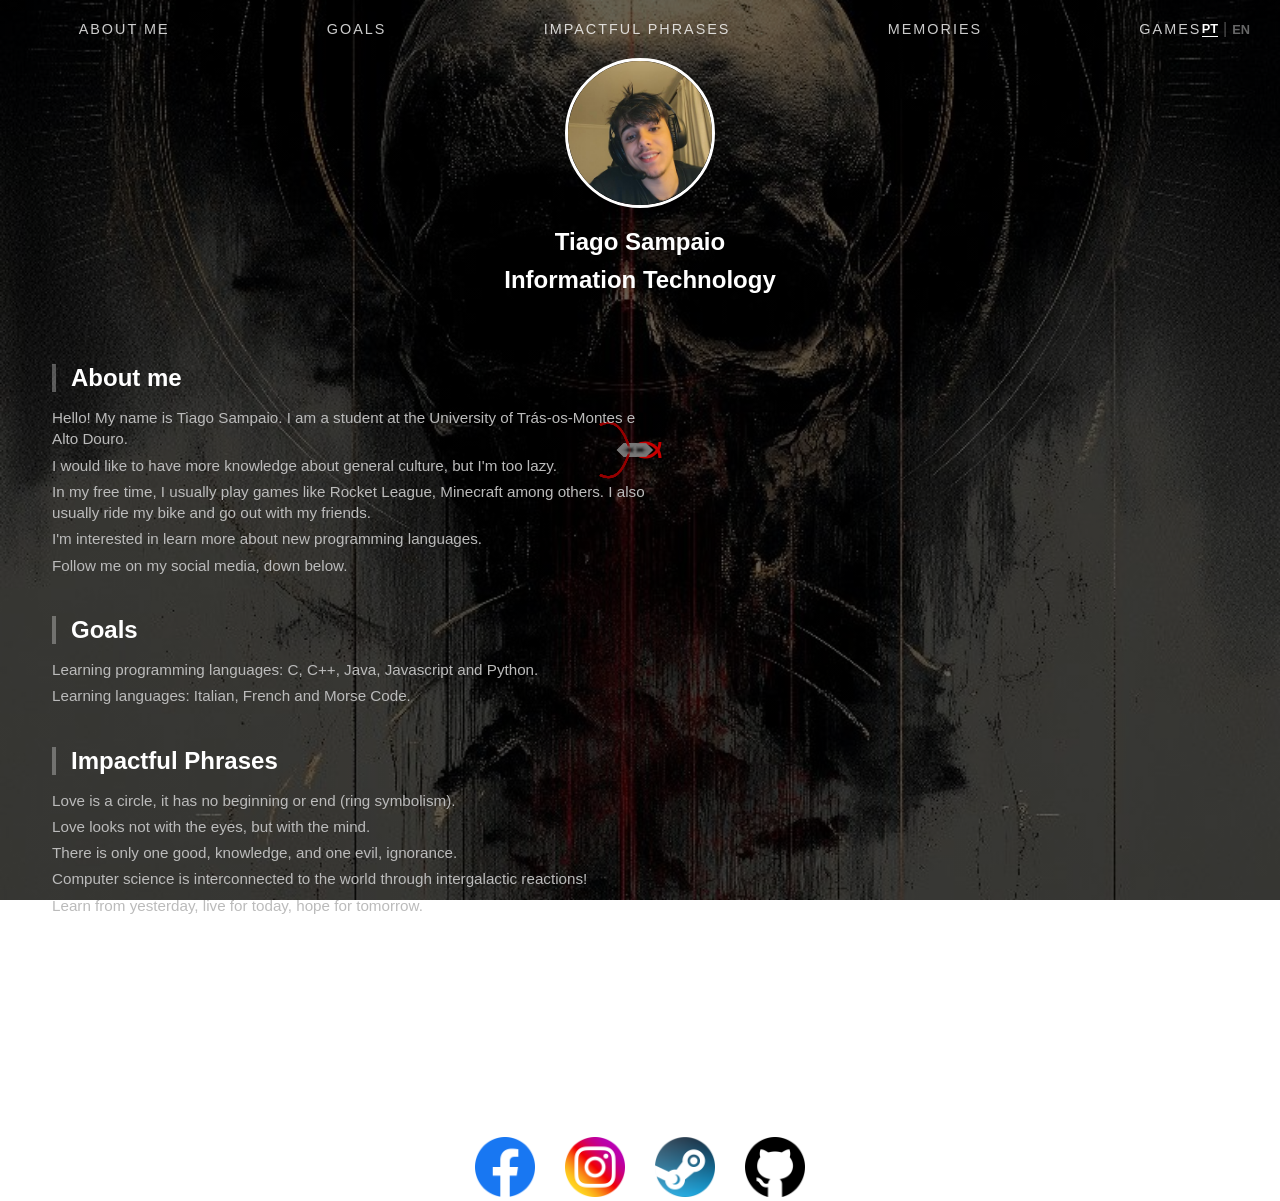
==== Index.html @ affbc485 "Página Games feita, mudar as stats" ====
<!DOCTYPE html>
<html lang="pt-pt">
<head>
    <meta charset="UTF-8">
    <meta http-equiv="X-UA-Compatible" content="IE=edge">
    <meta name="viewport" content="width=device-width, initial-scale=1.0">
    <title>Tiago Sampaio</title>
    <link rel="stylesheet" href="https://cdnjs.cloudflare.com/ajax/libs/font-awesome/5.15.4/css/all.min.css">
    <link rel="stylesheet" href="Index.css">
</head>

<body>
    <canvas id="snakeCanvas"></canvas>
    <header class="header">
        <div class="header-container container">
            <nav class="nav-top">
                <div class="language">
                    <div class="lang-switcher">
                        <button class="lang-btn pt active" data-lang="pt">PT</button>
                        <span class="pipe">|</span>
                        <button class="lang-btn en" data-lang="en">EN</button>
                    </div>
                </div>
            </nav> 
        </div>
    </header>

    <nav class="nav-menu">
        <ul>
            <li><a href="#s" class="lang" data-lang-en="About me" data-lang-pt="Sobre mim">About me</a></li>
            <li><a href="#t" class="lang" data-lang-en="Goals" data-lang-pt="Metas">Goals</a></li>
            <li><a href="#u" class="lang" data-lang-en="Impactful Phrases" data-lang-pt="Frases Impactantes">Impactful Phrases</a></li>
            <li><a href="#v" class="lang" data-lang-en="Memories" data-lang-pt="Memórias">Memories</a></li>
            <li><a href="Game.html" class="lang" data-lang-en="Games" data-lang-pt="Jogos">Games</a></li>
        </ul>
    </nav>

    <section class="profile-section">
        <div class="center-top">
            <div class="center">
                <img src="./img/Me.png" alt="Tiago Sampaio">
            </div>
            <h1>Tiago Sampaio</h1>
            <h2 class="lang" data-lang-en="Information Technology" data-lang-pt="Engenharia Informática">Information Technology</h2>
        </div>
    </section>

    <main class="main-content">
        <section id="s">
            <h3 class="lang" data-lang-en="About me" data-lang-pt="Sobre mim">About me</h3>
            <div class="text-block">
                <p class="lang" data-lang-en="Hello! My name is Tiago Sampaio. I am a student at the University of Trás-os-Montes e Alto Douro." data-lang-pt="Olá! Meu nome é Tiago Sampaio. Eu sou estudante da Universidade de Trás-os-Montes e Alto Douro.">Hello! My name is Tiago Sampaio. I am a student at the University of Trás-os-Montes e Alto Douro.</p>
                <p class="lang" data-lang-en="I would like to have more knowledge about general culture, but I'm too lazy." data-lang-pt="Eu gostaria de ter mais conhecimento sobre cultura geral, mas sou muito preguiçoso.">I would like to have more knowledge about general culture, but I'm too lazy.</p>
                <p class="lang" data-lang-en="In my free time, I usually play games like Rocket League, Minecraft among others. I also usually ride my bike and go out with my friends." data-lang-pt="No meu tempo livre costumo jogar jogos como Rocket League, Minecraft, entre outros. Também costumo andar de bicicleta e sair com os meus amigos.">In my free time, I usually play games like Rocket League, Minecraft among others. I also usually ride my bike and go out with my friends.</p>
                <p class="lang" data-lang-en="I'm interested in learn more about new programming languages." data-lang-pt="Estou interessado em aprender novas linguagens de programação.">I'm interested in learn more about new programming languages.</p>
                <p class="lang" data-lang-en="Follow me on my social media, down below." data-lang-pt="Segue-me nas redes sociais, em baixo.">Follow me on my social media, down below.</p>
            </div>
        </section>

        <section id="t">
            <h3 class="lang" data-lang-en="Goals" data-lang-pt="Metas">Goals</h3>
            <div class="text-block">
                <p class="lang" data-lang-en="Learning programming languages: C, C++, Java, Javascript and Python." data-lang-pt="Aprender linguagens de programação: C, C++, Java, Javascript e Python.">Learning programming languages: C, C++, Java, Javascript and Python.</p>
                <p class="lang" data-lang-en="Learning languages: Italian, French and Morse Code." data-lang-pt="Aprender linguagens: Italiano, Francês e Código Morse.">Learning languages: Italian, French and Morse Code.</p>
            </div>
        </section>

        <section id="u">
            <h3 class="lang" data-lang-en="Impactful Phrases" data-lang-pt="Frases Impactantes">Impactful Phrases</h3>
            <div class="text-block">
                <p class="lang" data-lang-en="Love is a circle, it has no beginning or end (ring symbolism)." data-lang-pt="O amor é um círculo, não tem começo nem fim (simbologia do anel).">Love is a circle, it has no beginning or end (ring symbolism).</p>
                <p class="lang" data-lang-en="Love looks not with the eyes, but with the mind." data-lang-pt="O amor não olha com os olhos, mas com a mente.">Love looks not with the eyes, but with the mind.</p>
                <p class="lang" data-lang-en="There is only one good, knowledge, and one evil, ignorance." data-lang-pt="Só há uma coisa boa, conhecimento, e uma maldosa, ignorância.">There is only one good, knowledge, and one evil, ignorance.</p>
                <p class="lang" data-lang-en="Computer science is interconnected to the world through intergalactic reactions!" data-lang-pt="A ciência da computação está interligada ao mundo através de reações intergalácticas!">Computer science is interconnected to the world through intergalactic reactions!</p>
                <p class="lang" data-lang-en="Learn from yesterday, live for today, hope for tomorrow." data-lang-pt="Aprende com ontem, vive o hoje, espera pelo amanhã.">Learn from yesterday, live for today, hope for tomorrow.</p>
            </div>
        </section>

        <section id="v">
            <h3 class="lang" data-lang-en="Code Vibes" data-lang-pt="Vibes Código">Code Vibes</h3>
        </section>

        <section id="a">
            <h3 class="lang" data-lang-en="Games" data-lang-pt="Jogos">Games</h3>
        </section>
    </main>

    <footer>
        <ul class="social-links">
            <li>
                <a href="https://www.facebook.com/profile.php?id=100024515922467" target="_blank">
                    <img src="img/Facebook.png" alt="Facebook">
                    <p>Facebook</p>
                </a>
            </li>
            <li>
                <a href="https://www.instagram.com/tiago_sampaiot7" target="_blank">
                    <img src="img/Instagram.png" alt="Facebook">
                    <p>Instagram</p>
                </a>
            </li>
            <li>
                <a href="https://steamcommunity.com/profiles/76561198993852286/" target="_blank">
                    <img src="img/Steam.png" alt="Steam">
                        <p>Steam</p>
                </a>
            </li>
            <li>
                <a href="https://github.com/TiagoSampaio-UTAD/" target="_blank">
                    <img src="img/Github.png" alt="Github">
                    <p>Github</p>
                </a>
            </li>
        </ul>
    </footer>

    <script src="https://ajax.googleapis.com/ajax/libs/jquery/2.1.3/jquery.min.js" type="text/javascript"></script>
    <script src="Index.js"></script>
</body>
</html>
---- Index.css ----
/* >>>>>>>>>>>>>>>>>>>>>>>>>>>>>>>>>>>>>>>>>>>>>>>>>>>>>
>>>>>> RESET E CONFIGURA��ES GERAIS >>>>>>>>>>>>>>>>>
>>>>>>>>>>>>>>>>>>>>>>>>>>>>>>>>>>>>>>>>>>>>>>>>>>>>>
*/
* {
    margin: 0;
    padding: 0;
    box-sizing: border-box;
}

body {
    background-color: #000;
    color: #fff;
    font-family: 'Segoe UI', Tahoma, Geneva, Verdana, sans-serif;
    min-height: 100vh;
    display: flex;
    flex-direction: column;
    align-items: center;
    background: linear-gradient(rgba(0,0,0,0.6), rgba(0,0,0,0.6)), url('./img/fundo.jpg');
    background-size: cover;
    background-position: center;
    background-attachment: fixed;
    overflow-x: hidden;
}

/* >>>>>>>>>>>>>>>>>>>>>>>>>>>>>>>>>>>>>>>>>>>>>>>>>>>>>
>>>>>> SELETOR DE IDIOMAS (FIXO) >>>>>>>>>>>>>>>>>>>>
>>>>>>>>>>>>>>>>>>>>>>>>>>>>>>>>>>>>>>>>>>>>>>>>>>>>>
*/
.lang-switcher {
    position: fixed;
    top: 20px;
    right: 30px;
    display: flex;
    align-items: center;
    z-index: 1000;
}

.lang-btn {
    background: none;
    border: none;
    color: white;
    font-weight: bold;
    cursor: pointer;
    opacity: 0.4;
    transition: 0.3s;
    font-size: 0.8rem;
}

    .lang-btn.active {
        opacity: 1;
        border-bottom: 1px solid white;
    }

.pipe {
    color: white;
    margin: 0 5px;
    opacity: 0.3;
}

/* >>>>>>>>>>>>>>>>>>>>>>>>>>>>>>>>>>>>>>>>>>>>>>>>>>>>>
>>>>>> MENU DE NAVEGA��O (TOPO ESPALHADO) >>>>>>>>>>>
>>>>>>>>>>>>>>>>>>>>>>>>>>>>>>>>>>>>>>>>>>>>>>>>>>>>>
*/
.nav-menu {
    width: 100%; /* Ocupa a largura total para espalhar os itens */
    padding: 20px 0;
}

    .nav-menu ul {
        display: flex;
        justify-content: space-around; /* ESPALHA os t�tulos pelo topo */
        align-items: center;
        list-style: none;
        max-width: 100%;
        margin: 0 auto;
    }

    .nav-menu li a {
        text-decoration: none;
        color: white;
        font-size: 0.9rem;
        text-transform: uppercase;
        letter-spacing: 2px;
        opacity: 0.8;
        transition: 0.3s;
    }

        .nav-menu li a:hover {
            opacity: 1;
            text-shadow: 0 0 10px rgba(255,255,255,0.5);
        }

/* >>>>>>>>>>>>>>>>>>>>>>>>>>>>>>>>>>>>>>>>>>>>>>>>>>>>>
>>>>>> PERFIL (FOTO E NOME CENTRALIZADOS) >>>>>>>>>>>
>>>>>>>>>>>>>>>>>>>>>>>>>>>>>>>>>>>>>>>>>>>>>>>>>>>>>
*/
header .center-top {
    text-align: center;
    width: 100%;
    margin-bottom: 50px;
}

.center img {
    display: block;
    margin: 0 auto 20px auto;
    width: 150px;
    height: 150px;
    border-radius: 50%;
    border: 3px solid #fff;
    object-fit: cover;
}

h1, h2 {
    text-align: center;
    margin-bottom: 10px;
}

/* >>>>>>>>>>>>>>>>>>>>>>>>>>>>>>>>>>>>>>>>>>>>>>>>>>>>>
>>>>>> CONTE�DO PRINCIPAL (TEXTO � ESQUERDA) >>>>>>>>
>>>>>>>>>>>>>>>>>>>>>>>>>>>>>>>>>>>>>>>>>>>>>>>>>>>>>
*/
.main-content {
    width: 100%; /* Ocupa tudo para podermos controlar a margem */
    text-align: left;
    padding: 20px;
    /* Aqui ajustamos o qu�o encostado � esquerda o bloco todo fica */
    margin-left: 5%;
}

h3 {
    font-size: 1.5rem;
    margin-top: 40px;
    margin-bottom: 15px;
    border-left: 4px solid rgba(255,255,255,0.3);
    padding-left: 15px;
}

.text-block p {
    text-align: left;
    max-width: 600px;
    line-height: 1.4;
    color: #bbb;
    margin-bottom: 5px; /* Frases bem juntas como pediste */
    font-size: 0.95rem;
}

/* >>>>>>>>>>>>>>>>>>>>>>>>>>>>>>>>>>>>>>>>>>>>>>>>>>>>>
>>>>>> REDES SOCIAIS (ESTILO MOCKUP) >>>>>>>>>>>>>>>>
>>>>>>>>>>>>>>>>>>>>>>>>>>>>>>>>>>>>>>>>>>>>>>>>>>>>> */
.social-links {
    display: flex;
    justify-content: center;
    gap: 30px; /* Espa�o entre �cones */
    list-style: none;
    margin-top: 50px;
}

    .social-links img {
        width: 60px; /* Tamanho aproximado da mockup */
        transition: 0.3s ease;
    }

        .social-links img:hover {
            opacity: 1;
            transform: scale(1.1); /* Pequeno zoom ao passar o rato */
        }

    /* Esconde o texto <p> para aparecerem s� as imagens */
    .social-links p {
        display: none;
    }

/* >>>>>>>>>>>>>>>>>>>>>>>>>>>>>>>>>>>>>>>>>>>>>>>>>>>>>
>>>>>> SNAKE >>>>>>>>>>>>>>>>>>>>>>>>>>>>>>>>>>>>>>>>
>>>>>>>>>>>>>>>>>>>>>>>>>>>>>>>>>>>>>>>>>>>>>>>>>>>>> */
#snakeCanvas {
    position: fixed;
    top: 0;
    left: 0;
    width: 100%;
    height: 100%;
    z-index: -1; 
    pointer-events: none; 
}
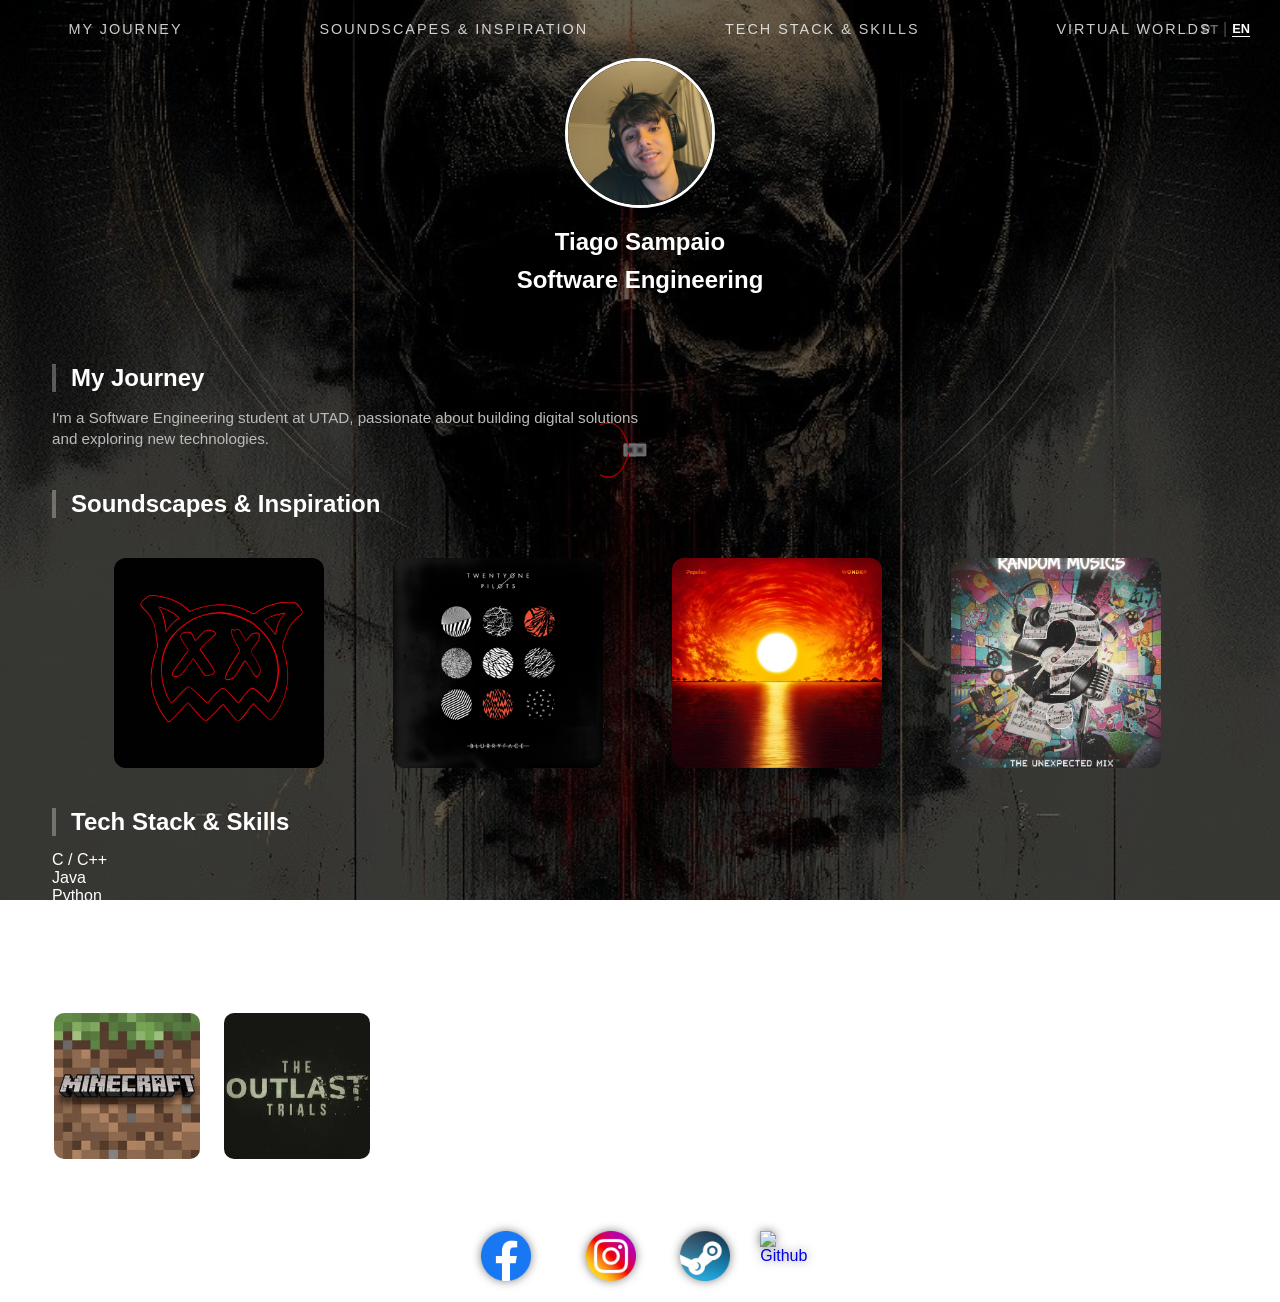
==== commit e0bcfbc7: "Index super atualizado" ====
--- a/Index.html
+++ b/Index.html
@@ -16,22 +16,21 @@
             <nav class="nav-top">
                 <div class="language">
                     <div class="lang-switcher">
-                        <button class="lang-btn pt active" data-lang="pt">PT</button>
+                        <button class="lang-btn pt" data-lang="pt">PT</button>
                         <span class="pipe">|</span>
-                        <button class="lang-btn en" data-lang="en">EN</button>
+                        <button class="lang-btn en active" data-lang="en">EN</button>
                     </div>
                 </div>
-            </nav> 
+            </nav>
         </div>
     </header>
 
     <nav class="nav-menu">
         <ul>
-            <li><a href="#s" class="lang" data-lang-en="About me" data-lang-pt="Sobre mim">About me</a></li>
-            <li><a href="#t" class="lang" data-lang-en="Goals" data-lang-pt="Metas">Goals</a></li>
-            <li><a href="#u" class="lang" data-lang-en="Impactful Phrases" data-lang-pt="Frases Impactantes">Impactful Phrases</a></li>
-            <li><a href="#v" class="lang" data-lang-en="Memories" data-lang-pt="Memórias">Memories</a></li>
-            <li><a href="Game.html" class="lang" data-lang-en="Games" data-lang-pt="Jogos">Games</a></li>
+            <li><a href="#s" class="lang" data-lang-en="My Journey" data-lang-pt="Minha Jornada">My Journey</a></li>
+            <li><a href="#music-section" class="lang" data-lang-en="Soundscapes & Inspiration" data-lang-pt="Sonoridades & Inspiração">Soundscapes & Inspiration</a></li>
+            <li><a href="CodeVibes.html" class="lang" data-lang-en="Tech Stack & Skills" data-lang-pt="Arsenal Tecnológico">Tech Stack & Skills</a></li>
+            <li><a href="Game.html" class="lang" data-lang-en="Virtual Worlds" data-lang-pt="Mundos Virtuais">Virtual Worlds</a></li>
         </ul>
     </nav>
 
@@ -41,73 +40,135 @@
                 <img src="./img/Me.png" alt="Tiago Sampaio">
             </div>
             <h1>Tiago Sampaio</h1>
-            <h2 class="lang" data-lang-en="Information Technology" data-lang-pt="Engenharia Informática">Information Technology</h2>
+            <h2 class="lang" data-lang-en="Software Engineering" data-lang-pt="Engenharia Informática">Software Engineering</h2>
         </div>
     </section>
 
     <main class="main-content">
         <section id="s">
-            <h3 class="lang" data-lang-en="About me" data-lang-pt="Sobre mim">About me</h3>
+            <h3 class="lang" data-lang-en="My Journey" data-lang-pt="Minha Jornada">My Journey</h3>
             <div class="text-block">
-                <p class="lang" data-lang-en="Hello! My name is Tiago Sampaio. I am a student at the University of Trás-os-Montes e Alto Douro." data-lang-pt="Olá! Meu nome é Tiago Sampaio. Eu sou estudante da Universidade de Trás-os-Montes e Alto Douro.">Hello! My name is Tiago Sampaio. I am a student at the University of Trás-os-Montes e Alto Douro.</p>
-                <p class="lang" data-lang-en="I would like to have more knowledge about general culture, but I'm too lazy." data-lang-pt="Eu gostaria de ter mais conhecimento sobre cultura geral, mas sou muito preguiçoso.">I would like to have more knowledge about general culture, but I'm too lazy.</p>
-                <p class="lang" data-lang-en="In my free time, I usually play games like Rocket League, Minecraft among others. I also usually ride my bike and go out with my friends." data-lang-pt="No meu tempo livre costumo jogar jogos como Rocket League, Minecraft, entre outros. Também costumo andar de bicicleta e sair com os meus amigos.">In my free time, I usually play games like Rocket League, Minecraft among others. I also usually ride my bike and go out with my friends.</p>
-                <p class="lang" data-lang-en="I'm interested in learn more about new programming languages." data-lang-pt="Estou interessado em aprender novas linguagens de programação.">I'm interested in learn more about new programming languages.</p>
-                <p class="lang" data-lang-en="Follow me on my social media, down below." data-lang-pt="Segue-me nas redes sociais, em baixo.">Follow me on my social media, down below.</p>
+                <p class="lang"
+                   data-lang-en="I'm a Software Engineering student at UTAD, passionate about building digital solutions and exploring new technologies."
+                   data-lang-pt="Sou estudante de Engenharia Informática na UTAD, apaixonado por criar soluções digitais e explorar novas tecnologias.">
+                    I'm a Software Engineering student at UTAD, passionate about building digital solutions and exploring new technologies.
+                </p>
             </div>
         </section>
 
-        <section id="t">
-            <h3 class="lang" data-lang-en="Goals" data-lang-pt="Metas">Goals</h3>
-            <div class="text-block">
-                <p class="lang" data-lang-en="Learning programming languages: C, C++, Java, Javascript and Python." data-lang-pt="Aprender linguagens de programação: C, C++, Java, Javascript e Python.">Learning programming languages: C, C++, Java, Javascript and Python.</p>
-                <p class="lang" data-lang-en="Learning languages: Italian, French and Morse Code." data-lang-pt="Aprender linguagens: Italiano, Francês e Código Morse.">Learning languages: Italian, French and Morse Code.</p>
-            </div>
-        </section>
+        <section id="music-section">
+            <h3 class="lang" data-lang-en="Soundscapes & Inspiration" data-lang-pt="Sonoridades & Inspiração">Soundscapes & Inspiration</h3>
 
-        <section id="u">
-            <h3 class="lang" data-lang-en="Impactful Phrases" data-lang-pt="Frases Impactantes">Impactful Phrases</h3>
-            <div class="text-block">
-                <p class="lang" data-lang-en="Love is a circle, it has no beginning or end (ring symbolism)." data-lang-pt="O amor é um círculo, não tem começo nem fim (simbologia do anel).">Love is a circle, it has no beginning or end (ring symbolism).</p>
-                <p class="lang" data-lang-en="Love looks not with the eyes, but with the mind." data-lang-pt="O amor não olha com os olhos, mas com a mente.">Love looks not with the eyes, but with the mind.</p>
-                <p class="lang" data-lang-en="There is only one good, knowledge, and one evil, ignorance." data-lang-pt="Só há uma coisa boa, conhecimento, e uma maldosa, ignorância.">There is only one good, knowledge, and one evil, ignorance.</p>
-                <p class="lang" data-lang-en="Computer science is interconnected to the world through intergalactic reactions!" data-lang-pt="A ciência da computação está interligada ao mundo através de reações intergalácticas!">Computer science is interconnected to the world through intergalactic reactions!</p>
-                <p class="lang" data-lang-en="Learn from yesterday, live for today, hope for tomorrow." data-lang-pt="Aprende com ontem, vive o hoje, espera pelo amanhã.">Learn from yesterday, live for today, hope for tomorrow.</p>
+            <div class="music-layout">
+                <div class="music-grid">
+                    <div class="tilted-card-figure" onmousemove="handleTilt(event, this)" onmouseleave="resetTilt(this)" onclick="showTracks('ren')">
+                        <div class="tilted-card-inner">
+                            <img src="./img/Ren.jpg" class="tilted-card-img">
+                        </div>
+                        <div class="tilted-card-caption">Ren - Sick Boi</div>
+                    </div>
+
+                    <div class="tilted-card-figure" onmousemove="handleTilt(event, this)" onmouseleave="resetTilt(this)" onclick="showTracks('top')">
+                        <div class="tilted-card-inner">
+                            <img src="./img/TOP.png" class="tilted-card-img">
+                        </div>
+                        <div class="tilted-card-caption">Twenty One Pilots - Blurryface</div>
+                    </div>
+
+                    <div class="tilted-card-figure" onmousemove="handleTilt(event, this)" onmouseleave="resetTilt(this)" onclick="showTracks('papillon')">
+                        <div class="tilted-card-inner">
+                            <img src="./img/Papi.jpg" class="tilted-card-img">
+                        </div>
+                        <div class="tilted-card-caption">Papillon - Wonder</div>
+                    </div>
+
+                    <div class="tilted-card-figure" onmousemove="handleTilt(event, this)" onmouseleave="resetTilt(this)" onclick="showTracks('random')">
+                        <div class="tilted-card-inner">
+                            <img src="./img/RandomMusic.png" class="tilted-card-img">
+                        </div>
+                        <div class="tilted-card-caption">Random Music - Vibe</div>
+                    </div>
+
+                </div>
+
+                <div id="tracklist-container" class="tracklist-panel">
+                    <div class="tracklist-header">
+                        <span id="album-title"></span>
+                        <button onclick="closeTracks()" class="close-btn">&times;</button>
+                    </div>
+
+                    <ul id="tracks-ul"></ul>
+
+                    <div id="spotify-player-container" class="spotify-mini-player">
+                    </div>
+                </div>
             </div>
         </section>
 
         <section id="v">
-            <h3 class="lang" data-lang-en="Code Vibes" data-lang-pt="Vibes Código">Code Vibes</h3>
+            <h3 class="lang" data-lang-en="Tech Stack & Skills" data-lang-pt="Arsenal Tecnológico">Tech Stack & Skills</h3>
+            <div class="skills-container">
+                <div class="skill-card">
+                    <span class="skill-name">C / C++</span>
+                    <div class="skill-bar"><div class="skill-fill" style="width: 85%;"></div></div>
+                </div>
+                <div class="skill-card">
+                    <span class="skill-name">Java</span>
+                    <div class="skill-bar"><div class="skill-fill" style="width: 70%;"></div></div>
+                </div>
+                <div class="skill-card">
+                    <span class="skill-name">Python</span>
+                    <div class="skill-bar"><div class="skill-fill" style="width: 60%;"></div></div>
+                </div>
+                <div class="skill-card">
+                    <span class="skill-name">JavaScript</span>
+                    <div class="skill-bar"><div class="skill-fill" style="width: 50%;"></div></div>
+                </div>
+            </div>
         </section>
 
         <section id="a">
-            <h3 class="lang" data-lang-en="Games" data-lang-pt="Jogos">Games</h3>
+            <h3 class="lang" data-lang-en="Virtual Worlds" data-lang-pt="Mundos Virtuais">Virtual Worlds</h3>    
+            <div class="games-teaser-grid">
+                <a href="Game.html" class="game-item">
+                    <img src="./img/MineLogo.jpg" alt="Minecraft">
+                    <div class="game-overlay"><span>Minecraft</span></div>
+                </a>
+                <a href="Game.html" class="game-item">
+                    <img src="./img/TOTLogo.jpg" alt="Outlast">
+                    <div class="game-overlay"><span>Outlast Trials</span></div>
+                </a>
+                <a href="Game.html" class="view-all-games">
+                    <i class="fas fa-arrow-right"></i>
+                    <span class="lang" data-lang-en="Full Library" data-lang-pt="Ver Todos">Full Library</span>
+                </a>
+            </div>
         </section>
     </main>
 
     <footer>
         <ul class="social-links">
             <li>
-                <a href="https://www.facebook.com/profile.php?id=100024515922467" target="_blank">
+                <a href="https://www.facebook.com/..." target="_blank">
                     <img src="img/Facebook.png" alt="Facebook">
                     <p>Facebook</p>
                 </a>
             </li>
             <li>
-                <a href="https://www.instagram.com/tiago_sampaiot7" target="_blank">
-                    <img src="img/Instagram.png" alt="Facebook">
+                <a href="https://www.instagram.com/..." target="_blank">
+                    <img src="img/Instagram.png" alt="Instagram">
                     <p>Instagram</p>
                 </a>
             </li>
             <li>
-                <a href="https://steamcommunity.com/profiles/76561198993852286/" target="_blank">
+                <a href="https://steamcommunity.com/..." target="_blank">
                     <img src="img/Steam.png" alt="Steam">
-                        <p>Steam</p>
+                    <p>Steam</p>
                 </a>
             </li>
             <li>
-                <a href="https://github.com/TiagoSampaio-UTAD/" target="_blank">
-                    <img src="img/Github.png" alt="Github">
+                <a href="https://github.com/..." target="_blank">
+                    <img src="img/git.webp" alt="Github">
                     <p>Github</p>
                 </a>
             </li>
--- a/Index.css
+++ b/Index.css
@@ -129,6 +129,7 @@
 }
 
 h3 {
+    border-left: 4px solid #1DB954; /* Uma linha vertical verde estilo Spotify */
     font-size: 1.5rem;
     margin-top: 40px;
     margin-bottom: 15px;
@@ -144,32 +145,6 @@
     margin-bottom: 5px; /* Frases bem juntas como pediste */
     font-size: 0.95rem;
 }
-
-/* >>>>>>>>>>>>>>>>>>>>>>>>>>>>>>>>>>>>>>>>>>>>>>>>>>>>>
->>>>>> REDES SOCIAIS (ESTILO MOCKUP) >>>>>>>>>>>>>>>>
->>>>>>>>>>>>>>>>>>>>>>>>>>>>>>>>>>>>>>>>>>>>>>>>>>>>> */
-.social-links {
-    display: flex;
-    justify-content: center;
-    gap: 30px; /* Espa�o entre �cones */
-    list-style: none;
-    margin-top: 50px;
-}
-
-    .social-links img {
-        width: 60px; /* Tamanho aproximado da mockup */
-        transition: 0.3s ease;
-    }
-
-        .social-links img:hover {
-            opacity: 1;
-            transform: scale(1.1); /* Pequeno zoom ao passar o rato */
-        }
-
-    /* Esconde o texto <p> para aparecerem s� as imagens */
-    .social-links p {
-        display: none;
-    }
 
 /* >>>>>>>>>>>>>>>>>>>>>>>>>>>>>>>>>>>>>>>>>>>>>>>>>>>>>
 >>>>>> SNAKE >>>>>>>>>>>>>>>>>>>>>>>>>>>>>>>>>>>>>>>>
@@ -182,4 +157,338 @@
     height: 100%;
     z-index: -1; 
     pointer-events: none; 
+}
+
+/* >>>>>>>>>>>>>>>>>>>>>>>>>>>>>>>>>>>>>>>>>>>>>>>>>>>>>
+>>>>>> GRID DE JOGOS (TEASER NO INDEX) >>>>>>>>>>>>>>
+>>>>>>>>>>>>>>>>>>>>>>>>>>>>>>>>>>>>>>>>>>>>>>>>>>>>> */
+
+/* Container da grid de jogos */
+.games-teaser-grid {
+    display: grid;
+    grid-template-columns: repeat(auto-fit, minmax(150px, 1fr));
+    gap: 20px;
+    max-width: 800px;
+    margin-top: 20px;
+}
+
+/* Item individual do jogo */
+.game-item {
+    position: relative;
+    border-radius: 15px;
+    overflow: hidden;
+    aspect-ratio: 1 / 1;
+    border: 2px solid rgba(255, 255, 255, 0.1);
+    transition: 0.4s ease;
+    text-decoration: none;
+}
+
+    .game-item img {
+        width: 100%;
+        height: 100%;
+        object-fit: cover;
+        filter: grayscale(40%);
+        transition: 0.4s;
+    }
+
+/* Overlay com o nome do jogo que aparece no Hover */
+.game-overlay {
+    position: absolute;
+    inset: 0;
+    background: linear-gradient(to top, rgba(0,0,0,0.8), transparent);
+    display: flex;
+    align-items: flex-end;
+    justify-content: center;
+    padding-bottom: 15px;
+    opacity: 0;
+    transition: 0.3s;
+}
+
+    .game-overlay span {
+        color: white;
+        font-size: 0.8rem;
+        font-weight: bold;
+        text-transform: uppercase;
+        letter-spacing: 1px;
+    }
+
+.game-item:hover {
+    transform: translateY(-5px);
+    border-color: rgba(255, 255, 255, 0.5);
+}
+
+    .game-item:hover img {
+        filter: grayscale(0%);
+        transform: scale(1.1);
+    }
+
+    .game-item:hover .game-overlay {
+        opacity: 1;
+    }
+
+
+/* Bot�o "Ver Todos" estilizado */
+.view-all-games {
+    display: flex;
+    flex-direction: column;
+    align-items: center;
+    justify-content: center;
+    background: rgba(255, 255, 255, 0.05);
+    border: 2px dashed rgba(255, 255, 255, 0.2);
+    border-radius: 15px;
+    color: white;
+    text-decoration: none;
+    transition: 0.3s;
+    gap: 10px;
+}
+
+    .view-all-games:hover {
+        background: rgba(255, 255, 255, 0.1);
+        border-color: white;
+    }
+
+.games-teaser-grid {
+    display: grid;
+    /* Alteramos o minmax para valores menores e fixamos o tamanho m�ximo */
+    grid-template-columns: repeat(auto-fit, 150px);
+    gap: 20px;
+    max-width: 600px; /* Reduzimos a largura total da grid */
+    margin-top: 20px;
+    justify-content: flex-start; /* Alinha os itens � esquerda como o resto do teu texto */
+}
+
+.game-item, .view-all-games {
+    width: 150px; /* Tamanho fixo para n�o esticar */
+    height: 150px; /* Mant�m o formato quadrado */
+    border-radius: 12px;
+}
+
+
+/* >>>>>>>>>>>>>>>>>>>>>>>>>>>>>>>>>>>>>>>>>>>>>>>>>>>>>
+>>>>>> AJUSTE REDES SOCIAIS (FOOTER) >>>>>>>>>>>>>>>>
+>>>>>>>>>>>>>>>>>>>>>>>>>>>>>>>>>>>>>>>>>>>>>>>>>>>>> */
+
+.social-links {
+    display: flex;
+    justify-content: center;
+    gap: 30px; /* Espa�o entre �cones */
+    list-style: none;
+    margin-top: 50px;
+}
+
+    .social-links img {
+        width: 60px; /* Tamanho aproximado da mockup */
+        transition: 0.3s ease;
+    }
+
+        .social-links img:hover {
+            opacity: 1;
+            transform: scale(1.1); /* Pequeno zoom ao passar o rato */
+        }
+
+    /* Esconde o texto <p> para aparecerem s� as imagens */
+    .social-links p {
+        display: none;
+    }
+
+.social-links li a {
+    display: flex;
+    flex-direction: column;
+    align-items: center;
+    text-decoration: none;
+}
+
+/* Reativamos o texto que estava com display:none mas com estilo melhorado */
+.social-links p {
+    display: block !important; /* For�a a aparecer */
+    margin-top: 10px;
+    font-size: 10px;
+    color: rgba(255, 255, 255, 0.5);
+    text-transform: uppercase;
+    letter-spacing: 2px;
+    font-weight: bold;
+    transition: 0.3s;
+}
+
+.social-links li a:hover p {
+    color: white;
+    text-shadow: 0 0 8px rgba(255,255,255,0.8);
+}
+
+.social-links img {
+    width: 50px; /* Tamanho ligeiramente mais refinado */
+    filter: drop-shadow(0 0 5px rgba(0,0,0,0.5));
+}
+
+
+/* >>>>>>>>>>>>>>>>>>>>>>>>>>>>>>>>>>>>>>>>>>>>>>>>>>>>>
+    >>>>>> MEDIA QUERIES >>>>>>>>>>>>>>>>>>>>>>>>>>>>>>>>
+    >>>>>>>>>>>>>>>>>>>>>>>>>>>>>>>>>>>>>>>>>>>>>
+    /* Sec��o de M�sica */
+.music-grid {
+    display: grid;
+    grid-template-columns: repeat(4, 1fr); /* 4 colunas iguais */
+    gap: 15px;
+    flex: 2; /* Ocupa mais espa�o que a lista */
+}
+
+.tilted-card-figure:hover .tilted-card-inner {
+    transform: scale(1.05); /* O JavaScript tratar� da rota��o */
+}
+
+.tilted-card-overlay {
+    position: absolute;
+    bottom: 20px;
+    left: 20px;
+    z-index: 2;
+    transform: translateZ(40px); /* D� profundidade ao texto */
+    color: white;
+    text-shadow: 0 2px 10px rgba(0,0,0,0.8);
+    font-weight: bold;
+    pointer-events: none;
+}
+
+.tilted-card-figure {
+    position: relative;
+    width: 100%; /* Ocupa a largura da coluna da grid */
+    aspect-ratio: 1 / 1; /* Mant�m quadrado */
+    max-width: 210px;
+    perspective: 1000px;
+    cursor: pointer;
+}
+
+.tilted-card-inner {
+    width: 100%;
+    height: 100%;
+    transition: transform 0.1s ease-out;
+    transform-style: preserve-3d;
+}
+
+.tilted-card-img {
+    width: 100%;
+    height: 100%;
+    object-fit: cover;
+    border-radius: 12px;
+}
+
+/* Legenda (Corre��o Fixed) */
+.tilted-card-caption {
+    position: fixed;
+    pointer-events: none;
+    z-index: 99999;
+    background: #fff;
+    color: #000;
+    padding: 6px 12px;
+    border-radius: 4px;
+    font-size: 11px;
+    font-weight: bold;
+    display: none;
+    box-shadow: 0 4px 12px rgba(0,0,0,0.3);
+}   
+
+/* Layout da Sec��o */
+.music-layout {
+    display: flex;
+    gap: 20px;
+    align-items: flex-start;
+    width: 100%;
+    max-width: 1400px; /* Aumentado para dar mais folga */
+    margin: 40px auto;
+    padding: 0 5%;
+}
+
+.music-grid {
+    display: grid;
+    grid-template-columns: repeat(4, 1fr);
+    gap: 20px;
+    transition: all 0.5s ease; /* Anima��o suave na reorganiza��o */
+    flex: 1;
+}
+.music-layout.panel-open .music-grid {
+    grid-template-columns: repeat(2, 1fr);
+}
+/* Painel de M�sicas */
+.tracklist-panel {
+    width: 0;
+    opacity: 0;
+    overflow: hidden;
+    background: rgba(15, 15, 15, 0.95);
+    backdrop-filter: blur(15px);
+    border-radius: 15px;
+    transition: width 0.5s ease, opacity 0.3s;
+}
+
+    .tracklist-panel.active {
+        width: 400px; /* Largura do painel da imagem */
+        padding: 25px;
+        opacity: 1;
+        margin-left: 20px;
+    }
+
+.tracklist-header {
+    display: flex;
+    justify-content: space-between;
+    align-items: center;
+    border-bottom: 1px solid rgba(255,255,255,0.1);
+    padding-bottom: 10px;
+    margin-bottom: 15px;
+}
+
+#tracks-ul {
+    list-style: none; /* Remove os pontos/bullets */
+    padding: 0;
+    margin: 0;
+}
+
+    #tracks-ul li {
+        display: flex;
+        align-items: center;
+        padding: 12px 10px;
+        border-bottom: 1px solid rgba(255, 255, 255, 0.05);
+        color: #ccc;
+        cursor: pointer;
+        transition: 0.2s;
+    }
+
+        #tracks-ul li:hover {
+            background: rgba(29, 185, 84, 0.2);
+            color: #fff;
+        }
+
+/* Player Embed */
+.spotify-mini-player {
+    margin-top: 15px;
+    border-radius: 12px;
+    overflow: hidden;
+    height: 0;
+    transition: height 0.3s ease;
+}
+
+    .spotify-mini-player.active {
+        height: 80px;
+        border: 1px solid #1DB954;
+    }
+
+.close-btn {
+    background: none;
+    border: none;
+    color: #fff;
+    font-size: 24px;
+    cursor: pointer;
+}
+
+.track-info {
+    display: flex;
+    flex-direction: column; /* Coloca o nome do artista por baixo */
+}
+
+.track-name {
+    font-size: 0.95rem;
+    color: #fff;
+}
+
+.track-artist {
+    font-size: 0.75rem; /* Letra mais pequena */
+    color: rgba(255, 255, 255, 0.5); /* Menos cor (opacidade 50%) */
+    margin-top: 2px;
 }
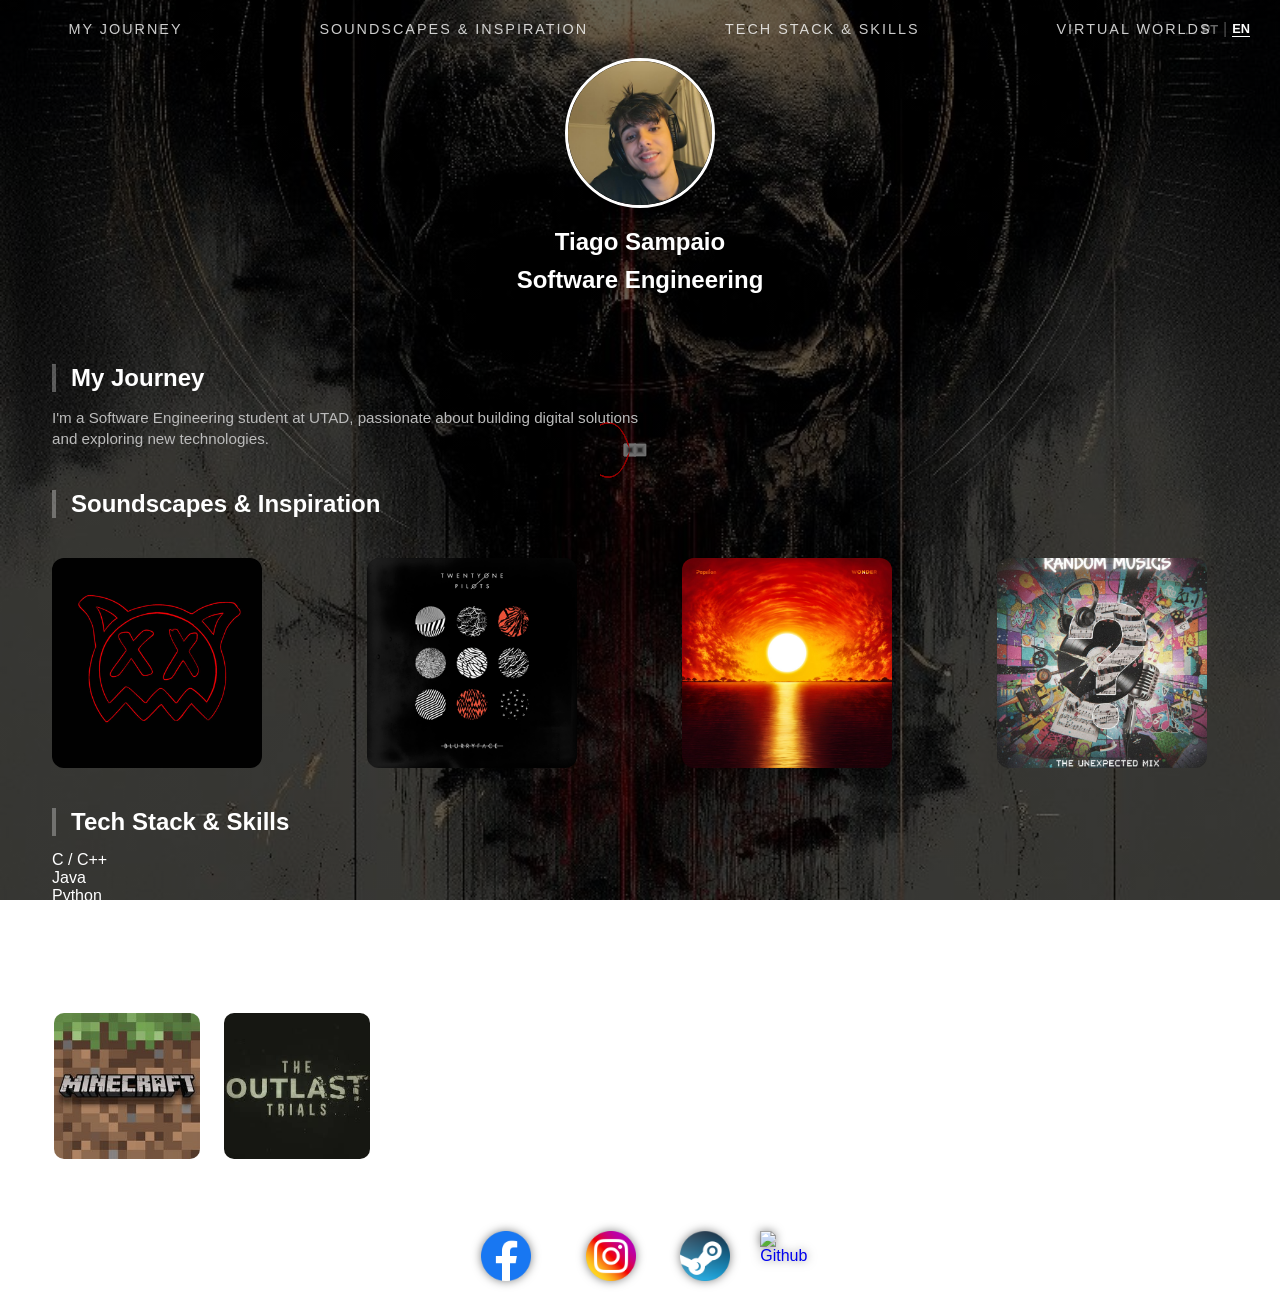
==== commit 239ef060: "Index Atualizado" ====
--- a/Index.html
+++ b/Index.html
@@ -29,7 +29,7 @@
         <ul>
             <li><a href="#s" class="lang" data-lang-en="My Journey" data-lang-pt="Minha Jornada">My Journey</a></li>
             <li><a href="#music-section" class="lang" data-lang-en="Soundscapes & Inspiration" data-lang-pt="Sonoridades & Inspiração">Soundscapes & Inspiration</a></li>
-            <li><a href="CodeVibes.html" class="lang" data-lang-en="Tech Stack & Skills" data-lang-pt="Arsenal Tecnológico">Tech Stack & Skills</a></li>
+            <li><a href="CodeVibes.html" class="lang" data-lang-en="Tech Stack & Skills" data-lang-pt="Tecnologias e habilidades">Tech Stack & Skills</a></li>
             <li><a href="Game.html" class="lang" data-lang-en="Virtual Worlds" data-lang-pt="Mundos Virtuais">Virtual Worlds</a></li>
         </ul>
     </nav>
@@ -106,7 +106,7 @@
         </section>
 
         <section id="v">
-            <h3 class="lang" data-lang-en="Tech Stack & Skills" data-lang-pt="Arsenal Tecnológico">Tech Stack & Skills</h3>
+            <h3 class="lang" data-lang-en="Tech Stack & Skills" data-lang-pt="Tecnologias e habilidades">Tech Stack & Skills</h3>
             <div class="skills-container">
                 <div class="skill-card">
                     <span class="skill-name">C / C++</span>
@@ -149,25 +149,25 @@
     <footer>
         <ul class="social-links">
             <li>
-                <a href="https://www.facebook.com/..." target="_blank">
+                <a href="https://www.facebook.com/profile.php?id=100024515922467" target="_blank">
                     <img src="img/Facebook.png" alt="Facebook">
                     <p>Facebook</p>
                 </a>
             </li>
             <li>
-                <a href="https://www.instagram.com/..." target="_blank">
+                <a href="https://www.instagram.com/tiago_sampaiot7/" target="_blank">
                     <img src="img/Instagram.png" alt="Instagram">
                     <p>Instagram</p>
                 </a>
             </li>
             <li>
-                <a href="https://steamcommunity.com/..." target="_blank">
+                <a href="https://steamcommunity.com/profiles/76561198993852286/" target="_blank">
                     <img src="img/Steam.png" alt="Steam">
                     <p>Steam</p>
                 </a>
             </li>
             <li>
-                <a href="https://github.com/..." target="_blank">
+                <a href="https://github.com/TiagoSampaio-UTAD" target="_blank">
                     <img src="img/git.webp" alt="Github">
                     <p>Github</p>
                 </a>
--- a/Index.css
+++ b/Index.css
@@ -384,61 +384,88 @@
     font-weight: bold;
     display: none;
     box-shadow: 0 4px 12px rgba(0,0,0,0.3);
-}   
-
-/* Layout da Sec��o */
+}
+
 .music-layout {
     display: flex;
-    gap: 20px;
     align-items: flex-start;
     width: 100%;
-    max-width: 1400px; /* Aumentado para dar mais folga */
+    max-width: 1300px;
     margin: 40px auto;
-    padding: 0 5%;
+    gap: 0;
 }
 
 .music-grid {
     display: grid;
     grid-template-columns: repeat(4, 1fr);
     gap: 20px;
-    transition: all 0.5s ease; /* Anima��o suave na reorganiza��o */
-    flex: 1;
-}
+    flex: 1; /* Isto faz a grid esticar-se sempre que poss�vel */
+    transition: all 0.4s ease;
+}
+
+/* Quando o painel est� aberto (Classe aplicada no layout) */
 .music-layout.panel-open .music-grid {
     grid-template-columns: repeat(2, 1fr);
-}
-/* Painel de M�sicas */
+    flex: 0 0 60%; /* Ocupa 60% e deixa 40% para a lista */
+}
+
 .tracklist-panel {
-    width: 0;
-    opacity: 0;
-    overflow: hidden;
+    display: none; /* ESCONDE TOTALMENTE por padr�o */
+    flex-direction: column;
     background: rgba(15, 15, 15, 0.95);
     backdrop-filter: blur(15px);
     border-radius: 15px;
-    transition: width 0.5s ease, opacity 0.3s;
-}
-
+    border: 1px solid rgba(255, 255, 255, 0.1);
+    opacity: 0;
+    transition: opacity 0.3s ease;
+}
+
+    /* Quando ativo: muda para flex para aparecer e ganhar largura */
     .tracklist-panel.active {
-        width: 400px; /* Largura do painel da imagem */
+        display: flex;
+        width: 35%; /* Largura fixa relativa */
+        opacity: 1;
         padding: 25px;
-        opacity: 1;
-        margin-left: 20px;
+        margin-left: 30px; /* Cria o espa�o entre grid e lista */
     }
 
 .tracklist-header {
-    display: flex;
-    justify-content: space-between;
-    align-items: center;
-    border-bottom: 1px solid rgba(255,255,255,0.1);
-    padding-bottom: 10px;
-    margin-bottom: 15px;
-}
+    flex-shrink: 0; /* Impede que o cabe�alho seja esmagado pelo scroll */
+        position: sticky;
+        top: 0;
+        z-index: 10;
+        display: flex;
+        justify-content: space-between;
+        align-items: center;
+        border-bottom: 1px solid rgba(255,255,255,0.1);
+        padding-bottom: 10px;
+        margin-bottom: 15px;
+    }
 
 #tracks-ul {
-    list-style: none; /* Remove os pontos/bullets */
+    list-style: none;
     padding: 0;
-    margin: 0;
-}
+    max-height: 400px;
+    overflow-y: auto;
+}
+
+    #tracks-ul::-webkit-scrollbar {
+        width: 5px;
+    }
+
+    #tracks-ul::-webkit-scrollbar-track {
+        background: rgba(255, 255, 255, 0.05);
+        border-radius: 10px;
+    }
+
+    #tracks-ul::-webkit-scrollbar-thumb {
+        background: #1DB954;
+        border-radius: 10px;
+    }
+
+        #tracks-ul::-webkit-scrollbar-thumb:hover {
+            background: rgba(29, 185, 84, 0.8);
+        }
 
     #tracks-ul li {
         display: flex;
@@ -479,7 +506,9 @@
 
 .track-info {
     display: flex;
-    flex-direction: column; /* Coloca o nome do artista por baixo */
+    flex-direction: column;
+    padding: 10px 0;
+    border-bottom: 1px solid rgba(255,255,255,0.05);
 }
 
 .track-name {
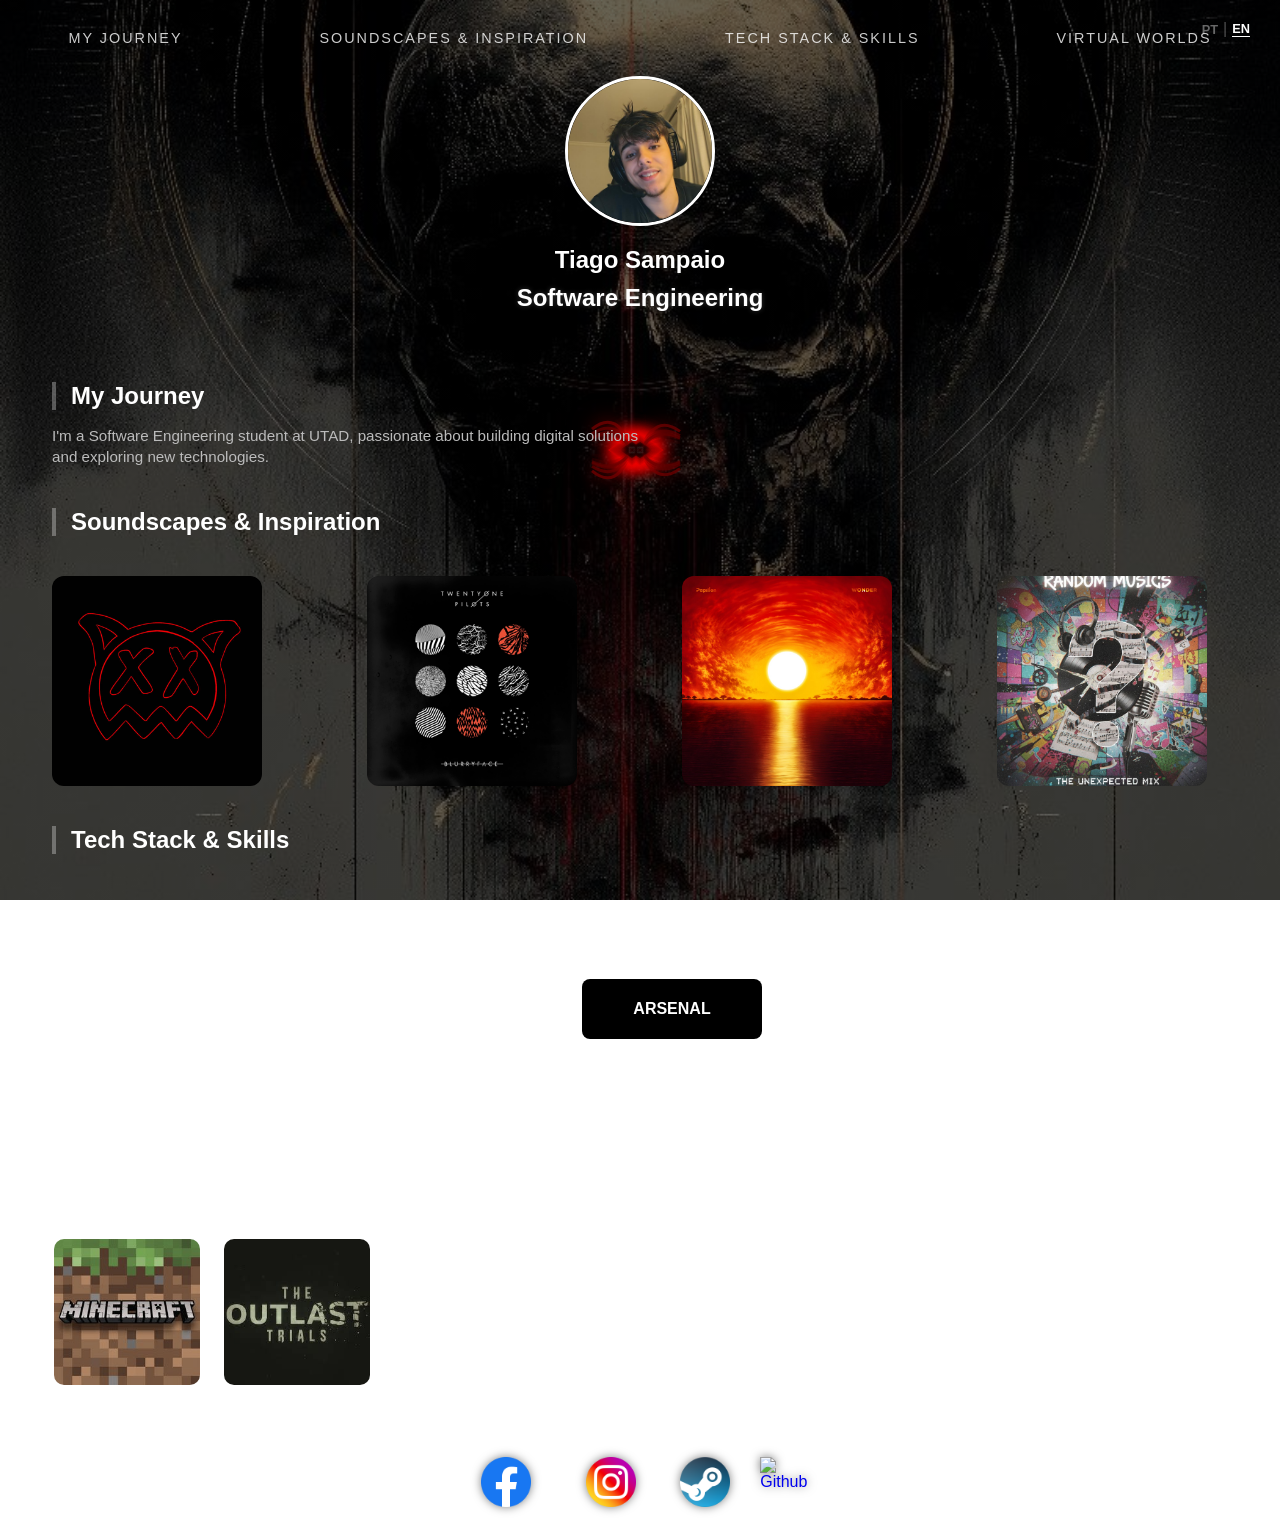
==== commit 97857d9d: "Atualizado" ====
--- a/Index.html
+++ b/Index.html
@@ -26,13 +26,13 @@
     </header>
 
     <nav class="nav-menu">
-        <ul>
-            <li><a href="#s" class="lang" data-lang-en="My Journey" data-lang-pt="Minha Jornada">My Journey</a></li>
-            <li><a href="#music-section" class="lang" data-lang-en="Soundscapes & Inspiration" data-lang-pt="Sonoridades & Inspiração">Soundscapes & Inspiration</a></li>
-            <li><a href="CodeVibes.html" class="lang" data-lang-en="Tech Stack & Skills" data-lang-pt="Tecnologias e habilidades">Tech Stack & Skills</a></li>
-            <li><a href="Game.html" class="lang" data-lang-en="Virtual Worlds" data-lang-pt="Mundos Virtuais">Virtual Worlds</a></li>
-        </ul>
-    </nav>
+    <ul class="list">
+        <li><a href="#s" class="link lang" data-lang-en="My Journey" data-lang-pt="Minha Jornada">My Journey</a></li>
+        <li><a href="#music-section" class="link lang" data-lang-en="Soundscapes & Inspiration" data-lang-pt="Sonoridades & Inspiração">Soundscapes & Inspiration</a></li>
+        <li><a href="CodeVibes.html" class="link lang" data-lang-en="Tech Stack & Skills" data-lang-pt="Tecnologias e habilidades">Tech Stack & Skills</a></li>
+        <li><a href="Game.html" class="link lang" data-lang-en="Virtual Worlds" data-lang-pt="Mundos Virtuais">Virtual Worlds</a></li>
+    </ul>
+</nav>
 
     <section class="profile-section">
         <div class="center-top">
@@ -40,7 +40,7 @@
                 <img src="./img/Me.png" alt="Tiago Sampaio">
             </div>
             <h1>Tiago Sampaio</h1>
-            <h2 class="lang" data-lang-en="Software Engineering" data-lang-pt="Engenharia Informática">Software Engineering</h2>
+            <h2 class="software-rank lang" data-lang-en="Software Engineering" data-lang-pt="Engenharia Informática">Software Engineering</h2>
         </div>
     </section>
 
@@ -103,29 +103,28 @@
                     </div>
                 </div>
             </div>
-        </section>
 
         <section id="v">
             <h3 class="lang" data-lang-en="Tech Stack & Skills" data-lang-pt="Tecnologias e habilidades">Tech Stack & Skills</h3>
-            <div class="skills-container">
-                <div class="skill-card">
-                    <span class="skill-name">C / C++</span>
-                    <div class="skill-bar"><div class="skill-fill" style="width: 85%;"></div></div>
-                </div>
-                <div class="skill-card">
-                    <span class="skill-name">Java</span>
-                    <div class="skill-bar"><div class="skill-fill" style="width: 70%;"></div></div>
-                </div>
-                <div class="skill-card">
-                    <span class="skill-name">Python</span>
-                    <div class="skill-bar"><div class="skill-fill" style="width: 60%;"></div></div>
-                </div>
-                <div class="skill-card">
-                    <span class="skill-name">JavaScript</span>
-                    <div class="skill-bar"><div class="skill-fill" style="width: 50%;"></div></div>
+            <div class="arsenal-container">
+
+                <div class="arsenal-wrapper">
+
+                    <div class="skill-item left-far"><span>C</span></div>
+                    <div class="skill-item left-near"><span>C++</span></div>
+
+                    <div class="skill-item center-item"><span>Python</span></div>
+
+                    <div class="skill-item right-near"><span>Java</span></div>
+                    <div class="skill-item right-far"><span>JS</span></div>
+
+                    <div class="reveal-btn">
+                        <span>ARSENAL</span>
+                    </div>
+
                 </div>
             </div>
-        </section>
+         </section>
 
         <section id="a">
             <h3 class="lang" data-lang-en="Virtual Worlds" data-lang-pt="Mundos Virtuais">Virtual Worlds</h3>    
--- a/Index.css
+++ b/Index.css
@@ -1,7 +1,6 @@
-/* >>>>>>>>>>>>>>>>>>>>>>>>>>>>>>>>>>>>>>>>>>>>>>>>>>>>>
->>>>>> RESET E CONFIGURA��ES GERAIS >>>>>>>>>>>>>>>>>
->>>>>>>>>>>>>>>>>>>>>>>>>>>>>>>>>>>>>>>>>>>>>>>>>>>>>
-*/
+﻿/* ==========================================================================
+   1. RESET E CONFIGURAÇÕES GERAIS
+   ========================================================================== */
 * {
     margin: 0;
     padding: 0;
@@ -23,10 +22,76 @@
     overflow-x: hidden;
 }
 
-/* >>>>>>>>>>>>>>>>>>>>>>>>>>>>>>>>>>>>>>>>>>>>>>>>>>>>>
->>>>>> SELETOR DE IDIOMAS (FIXO) >>>>>>>>>>>>>>>>>>>>
->>>>>>>>>>>>>>>>>>>>>>>>>>>>>>>>>>>>>>>>>>>>>>>>>>>>>
-*/
+/* ==========================================================================
+   2. MENU DE NAVEGAÇÃO (DOUBLE UNDERLINE EFFECT)
+   ========================================================================== */
+.nav-menu {
+    width: 100%;
+    padding: 20px 0;
+}
+
+    .nav-menu .list {
+        display: flex;
+        justify-content: space-around; /* Espalha os títulos pelo topo */
+        align-items: center;
+        list-style: none;
+        max-width: 100%;
+        margin: 0 auto;
+        padding: 0;
+    }
+
+    .nav-menu li .link {
+        display: inline-block;
+        text-decoration: none;
+        color: white;
+        font-size: 0.9rem;
+        text-transform: uppercase;
+        letter-spacing: 2px;
+        opacity: 0.8;
+        position: relative;
+        padding: 10px 0; /* Espaço para as linhas superior/inferior */
+        transition: all 0.3s ease;
+    }
+
+        /* Criação das duas linhas (superior e inferior) */
+        .nav-menu li .link::before,
+        .nav-menu li .link::after {
+            content: '';
+            position: absolute;
+            left: 0;
+            width: 100%;
+            height: 2px;
+            background-color: #fff;
+            opacity: 0;
+            transition: all 0.3s ease-in-out;
+        }
+
+        /* Posicionamento das linhas */
+        .nav-menu li .link::before {
+            top: 0;
+            transform: translateY(-5px);
+        }
+
+        .nav-menu li .link::after {
+            bottom: 0;
+            transform: translateY(5px);
+        }
+
+        /* Estado Hover: Linhas aparecem e brilho no texto */
+        .nav-menu li .link:hover {
+            opacity: 1;
+            text-shadow: 0 0 10px rgba(255,255,255,0.5);
+        }
+
+            .nav-menu li .link:hover::before,
+            .nav-menu li .link:hover::after {
+                opacity: 1;
+                transform: translateY(0);
+            }
+
+/* ==========================================================================
+   3. SELETOR DE IDIOMAS (FIXO)
+   ========================================================================== */
 .lang-switcher {
     position: fixed;
     top: 20px;
@@ -58,43 +123,26 @@
     opacity: 0.3;
 }
 
-/* >>>>>>>>>>>>>>>>>>>>>>>>>>>>>>>>>>>>>>>>>>>>>>>>>>>>>
->>>>>> MENU DE NAVEGA��O (TOPO ESPALHADO) >>>>>>>>>>>
->>>>>>>>>>>>>>>>>>>>>>>>>>>>>>>>>>>>>>>>>>>>>>>>>>>>>
-*/
-.nav-menu {
-    width: 100%; /* Ocupa a largura total para espalhar os itens */
-    padding: 20px 0;
-}
-
-    .nav-menu ul {
-        display: flex;
-        justify-content: space-around; /* ESPALHA os t�tulos pelo topo */
-        align-items: center;
-        list-style: none;
-        max-width: 100%;
-        margin: 0 auto;
-    }
-
-    .nav-menu li a {
-        text-decoration: none;
-        color: white;
-        font-size: 0.9rem;
-        text-transform: uppercase;
-        letter-spacing: 2px;
-        opacity: 0.8;
-        transition: 0.3s;
-    }
-
-        .nav-menu li a:hover {
-            opacity: 1;
-            text-shadow: 0 0 10px rgba(255,255,255,0.5);
-        }
-
-/* >>>>>>>>>>>>>>>>>>>>>>>>>>>>>>>>>>>>>>>>>>>>>>>>>>>>>
->>>>>> PERFIL (FOTO E NOME CENTRALIZADOS) >>>>>>>>>>>
->>>>>>>>>>>>>>>>>>>>>>>>>>>>>>>>>>>>>>>>>>>>>>>>>>>>>
-*/
+/* ==========================================================================
+   4. PERFIL (FOTO E NOME)
+   ========================================================================== */
+/* Estilo base para o cargo */
+.software-rank {
+    cursor: pointer;
+    transition: all 0.3s ease; /* Faz a animação ser suave */
+    display: inline-block; /* Permite que o efeito de escala funcione bem */
+    color: white;
+    text-shadow: 0 0 5px rgba(255, 255, 255, 0.2);
+}
+
+    /* Efeito ao passar o rato (Hover) */
+    .software-rank:hover {
+        color: #ff0000; /* Muda a cor para vermelho */
+        transform: scale(1.1); /* Aumenta o tamanho em 10% */
+        text-shadow: 0 0 15px #ff0000, 0 0 25px #ff0000; /* Adiciona um brilho intenso */
+        letter-spacing: 2px; /* Espaça levemente as letras */
+    }
+
 header .center-top {
     text-align: center;
     width: 100%;
@@ -116,20 +164,17 @@
     margin-bottom: 10px;
 }
 
-/* >>>>>>>>>>>>>>>>>>>>>>>>>>>>>>>>>>>>>>>>>>>>>>>>>>>>>
->>>>>> CONTE�DO PRINCIPAL (TEXTO � ESQUERDA) >>>>>>>>
->>>>>>>>>>>>>>>>>>>>>>>>>>>>>>>>>>>>>>>>>>>>>>>>>>>>>
-*/
+/* ==========================================================================
+   5. CONTEÚDO PRINCIPAL (TEXTO À ESQUERDA)
+   ========================================================================== */
 .main-content {
-    width: 100%; /* Ocupa tudo para podermos controlar a margem */
+    width: 100%;
     text-align: left;
     padding: 20px;
-    /* Aqui ajustamos o qu�o encostado � esquerda o bloco todo fica */
     margin-left: 5%;
 }
 
 h3 {
-    border-left: 4px solid #1DB954; /* Uma linha vertical verde estilo Spotify */
     font-size: 1.5rem;
     margin-top: 40px;
     margin-bottom: 15px;
@@ -142,45 +187,31 @@
     max-width: 600px;
     line-height: 1.4;
     color: #bbb;
-    margin-bottom: 5px; /* Frases bem juntas como pediste */
+    margin-bottom: 5px;
     font-size: 0.95rem;
 }
 
-/* >>>>>>>>>>>>>>>>>>>>>>>>>>>>>>>>>>>>>>>>>>>>>>>>>>>>>
->>>>>> SNAKE >>>>>>>>>>>>>>>>>>>>>>>>>>>>>>>>>>>>>>>>
->>>>>>>>>>>>>>>>>>>>>>>>>>>>>>>>>>>>>>>>>>>>>>>>>>>>> */
-#snakeCanvas {
-    position: fixed;
-    top: 0;
-    left: 0;
-    width: 100%;
-    height: 100%;
-    z-index: -1; 
-    pointer-events: none; 
-}
-
-/* >>>>>>>>>>>>>>>>>>>>>>>>>>>>>>>>>>>>>>>>>>>>>>>>>>>>>
->>>>>> GRID DE JOGOS (TEASER NO INDEX) >>>>>>>>>>>>>>
->>>>>>>>>>>>>>>>>>>>>>>>>>>>>>>>>>>>>>>>>>>>>>>>>>>>> */
-
-/* Container da grid de jogos */
+/* ==========================================================================
+   6. GRID DE JOGOS (TEASER)
+   ========================================================================== */
 .games-teaser-grid {
     display: grid;
-    grid-template-columns: repeat(auto-fit, minmax(150px, 1fr));
+    grid-template-columns: repeat(auto-fit, 150px);
     gap: 20px;
-    max-width: 800px;
+    max-width: 600px;
     margin-top: 20px;
-}
-
-/* Item individual do jogo */
-.game-item {
+    justify-content: flex-start;
+}
+
+.game-item, .view-all-games {
+    width: 150px;
+    height: 150px;
+    border-radius: 12px;
     position: relative;
-    border-radius: 15px;
     overflow: hidden;
-    aspect-ratio: 1 / 1;
+    text-decoration: none;
+    transition: 0.4s ease;
     border: 2px solid rgba(255, 255, 255, 0.1);
-    transition: 0.4s ease;
-    text-decoration: none;
 }
 
     .game-item img {
@@ -191,7 +222,6 @@
         transition: 0.4s;
     }
 
-/* Overlay com o nome do jogo que aparece no Hover */
 .game-overlay {
     position: absolute;
     inset: 0;
@@ -226,8 +256,6 @@
         opacity: 1;
     }
 
-
-/* Bot�o "Ver Todos" estilizado */
 .view-all-games {
     display: flex;
     flex-direction: column;
@@ -235,10 +263,7 @@
     justify-content: center;
     background: rgba(255, 255, 255, 0.05);
     border: 2px dashed rgba(255, 255, 255, 0.2);
-    border-radius: 15px;
     color: white;
-    text-decoration: none;
-    transition: 0.3s;
     gap: 10px;
 }
 
@@ -247,93 +272,19 @@
         border-color: white;
     }
 
-.games-teaser-grid {
-    display: grid;
-    /* Alteramos o minmax para valores menores e fixamos o tamanho m�ximo */
-    grid-template-columns: repeat(auto-fit, 150px);
-    gap: 20px;
-    max-width: 600px; /* Reduzimos a largura total da grid */
-    margin-top: 20px;
-    justify-content: flex-start; /* Alinha os itens � esquerda como o resto do teu texto */
-}
-
-.game-item, .view-all-games {
-    width: 150px; /* Tamanho fixo para n�o esticar */
-    height: 150px; /* Mant�m o formato quadrado */
-    border-radius: 12px;
-}
-
-
-/* >>>>>>>>>>>>>>>>>>>>>>>>>>>>>>>>>>>>>>>>>>>>>>>>>>>>>
->>>>>> AJUSTE REDES SOCIAIS (FOOTER) >>>>>>>>>>>>>>>>
->>>>>>>>>>>>>>>>>>>>>>>>>>>>>>>>>>>>>>>>>>>>>>>>>>>>> */
-
-.social-links {
-    display: flex;
-    justify-content: center;
-    gap: 30px; /* Espa�o entre �cones */
-    list-style: none;
-    margin-top: 50px;
-}
-
-    .social-links img {
-        width: 60px; /* Tamanho aproximado da mockup */
-        transition: 0.3s ease;
-    }
-
-        .social-links img:hover {
-            opacity: 1;
-            transform: scale(1.1); /* Pequeno zoom ao passar o rato */
-        }
-
-    /* Esconde o texto <p> para aparecerem s� as imagens */
-    .social-links p {
-        display: none;
-    }
-
-.social-links li a {
-    display: flex;
-    flex-direction: column;
-    align-items: center;
-    text-decoration: none;
-}
-
-/* Reativamos o texto que estava com display:none mas com estilo melhorado */
-.social-links p {
-    display: block !important; /* For�a a aparecer */
-    margin-top: 10px;
-    font-size: 10px;
-    color: rgba(255, 255, 255, 0.5);
-    text-transform: uppercase;
-    letter-spacing: 2px;
-    font-weight: bold;
-    transition: 0.3s;
-}
-
-.social-links li a:hover p {
-    color: white;
-    text-shadow: 0 0 8px rgba(255,255,255,0.8);
-}
-
-.social-links img {
-    width: 50px; /* Tamanho ligeiramente mais refinado */
-    filter: drop-shadow(0 0 5px rgba(0,0,0,0.5));
-}
-
-
-/* >>>>>>>>>>>>>>>>>>>>>>>>>>>>>>>>>>>>>>>>>>>>>>>>>>>>>
-    >>>>>> MEDIA QUERIES >>>>>>>>>>>>>>>>>>>>>>>>>>>>>>>>
-    >>>>>>>>>>>>>>>>>>>>>>>>>>>>>>>>>>>>>>>>>>>>>
-    /* Sec��o de M�sica */
+/* ==========================================================================
+   7. SECÇÃO DE MÚSICA (LAYOUT & GRID)
+   ========================================================================== */
 .music-grid {
     display: grid;
     grid-template-columns: repeat(4, 1fr); /* 4 colunas iguais */
+
     gap: 15px;
-    flex: 2; /* Ocupa mais espa�o que a lista */
+    flex: 2; /* Ocupa mais espaço que a lista */
 }
 
 .tilted-card-figure:hover .tilted-card-inner {
-    transform: scale(1.05); /* O JavaScript tratar� da rota��o */
+    transform: scale(1.05); /* O JavaScript tratará da rotação */
 }
 
 .tilted-card-overlay {
@@ -341,7 +292,7 @@
     bottom: 20px;
     left: 20px;
     z-index: 2;
-    transform: translateZ(40px); /* D� profundidade ao texto */
+    transform: translateZ(40px); /* Dá profundidade ao texto */
     color: white;
     text-shadow: 0 2px 10px rgba(0,0,0,0.8);
     font-weight: bold;
@@ -351,7 +302,7 @@
 .tilted-card-figure {
     position: relative;
     width: 100%; /* Ocupa a largura da coluna da grid */
-    aspect-ratio: 1 / 1; /* Mant�m quadrado */
+    aspect-ratio: 1 / 1; /* Mantém quadrado */
     max-width: 210px;
     perspective: 1000px;
     cursor: pointer;
@@ -371,7 +322,7 @@
     border-radius: 12px;
 }
 
-/* Legenda (Corre��o Fixed) */
+/* Legenda (Correção Fixed) */
 .tilted-card-caption {
     position: fixed;
     pointer-events: none;
@@ -399,18 +350,18 @@
     display: grid;
     grid-template-columns: repeat(4, 1fr);
     gap: 20px;
-    flex: 1; /* Isto faz a grid esticar-se sempre que poss�vel */
+    flex: 1; /* Isto faz a grid esticar-se sempre que possível */
     transition: all 0.4s ease;
 }
 
-/* Quando o painel est� aberto (Classe aplicada no layout) */
+/* Quando o painel está aberto (Classe aplicada no layout) */
 .music-layout.panel-open .music-grid {
     grid-template-columns: repeat(2, 1fr);
     flex: 0 0 60%; /* Ocupa 60% e deixa 40% para a lista */
 }
 
 .tracklist-panel {
-    display: none; /* ESCONDE TOTALMENTE por padr�o */
+    display: none; /* ESCONDE TOTALMENTE por padrão */
     flex-direction: column;
     background: rgba(15, 15, 15, 0.95);
     backdrop-filter: blur(15px);
@@ -420,27 +371,26 @@
     transition: opacity 0.3s ease;
 }
 
-    /* Quando ativo: muda para flex para aparecer e ganhar largura */
     .tracklist-panel.active {
         display: flex;
         width: 35%; /* Largura fixa relativa */
         opacity: 1;
         padding: 25px;
-        margin-left: 30px; /* Cria o espa�o entre grid e lista */
+        margin-left: 30px; /* Cria o espaço entre grid e lista */
     }
 
 .tracklist-header {
-    flex-shrink: 0; /* Impede que o cabe�alho seja esmagado pelo scroll */
-        position: sticky;
-        top: 0;
-        z-index: 10;
-        display: flex;
-        justify-content: space-between;
-        align-items: center;
-        border-bottom: 1px solid rgba(255,255,255,0.1);
-        padding-bottom: 10px;
-        margin-bottom: 15px;
-    }
+    flex-shrink: 0; /* Impede que o cabeçalho seja esmagado pelo scroll */
+    position: sticky;
+    top: 0;
+    z-index: 10;
+    display: flex;
+    justify-content: space-between;
+    align-items: center;
+    border-bottom: 1px solid rgba(255,255,255,0.1);
+    padding-bottom: 10px;
+    margin-bottom: 15px;
+}
 
 #tracks-ul {
     list-style: none;
@@ -520,4 +470,158 @@
     font-size: 0.75rem; /* Letra mais pequena */
     color: rgba(255, 255, 255, 0.5); /* Menos cor (opacidade 50%) */
     margin-top: 2px;
+}
+
+
+
+/* ==========================================================================
+   8. REDES SOCIAIS (FOOTER)
+   ========================================================================== */
+.social-links {
+    display: flex;
+    justify-content: center;
+    gap: 30px;
+    list-style: none;
+    margin-top: 50px;
+    padding: 0;
+}
+
+    .social-links li a {
+        display: flex;
+        flex-direction: column;
+        align-items: center;
+        text-decoration: none;
+    }
+
+    .social-links img {
+        width: 50px;
+        transition: 0.3s ease;
+        filter: drop-shadow(0 0 5px rgba(0,0,0,0.5));
+    }
+
+    .social-links li a:hover img {
+        transform: scale(1.1);
+    }
+
+    .social-links p {
+        display: block !important;
+        margin-top: 10px;
+        font-size: 10px;
+        color: rgba(255, 255, 255, 0.5);
+        text-transform: uppercase;
+        letter-spacing: 2px;
+        font-weight: bold;
+        transition: 0.3s;
+    }
+
+    .social-links li a:hover p {
+        color: white;
+        text-shadow: 0 0 8px rgba(255,255,255,0.8);
+    }
+
+/* ==========================================================================
+   9. ELEMENTOS EXTRA (SNAKE & UTILS)
+   ========================================================================== */
+#snakeCanvas {
+    position: fixed;
+    top: 0;
+    left: 0;
+    width: 100%;
+    height: 100%;
+    z-index: -1;
+    pointer-events: none;
+    /* Alterar de 0.8 para 1.0 para opacidade total */
+    opacity: 1.0;
+    /* REMOVER ou mudar para 'normal'. O 'screen' faz o preto desaparecer */               
+    filter: blur(0.5px) drop-shadow(0 0 10px rgba(0, 0, 0, 0.5));
+}
+
+/* ==========================================================================
+   10. ARSENAL DE LINGUAGENS (HOVER REVEAL EFFECT)
+   ========================================================================== */
+.arsenal-container {
+    width: 100%;
+    display: flex;
+    justify-content: center;
+    padding: 100px 0;
+}
+
+.arsenal-wrapper {
+    position: relative;
+    display: flex;
+    align-items: center;
+    justify-content: center;
+    width: 180px;
+    height: 80px;
+}
+
+/* Quadrados das Linguagens */
+.skill-item {
+    position: absolute;
+    width: 100px;
+    height: 100px;
+    background: #fff;
+    color: #000;
+    border-radius: 12px;
+    display: flex;
+    align-items: center;
+    justify-content: center;
+    font-weight: 800;
+    box-shadow: 0 4px 15px rgba(0,0,0,0.1);
+    opacity: 0; /* Começam invisíveis */
+    transition: all 0.5s cubic-bezier(0.4, 0, 0.2, 1);
+    z-index: 1;
+}
+
+/* Botão Central */
+.reveal-btn {
+    position: absolute;
+    width: 180px;
+    height: 60px;
+    background: #000;
+    color: #fff;
+    border-radius: 8px;
+    display: flex;
+    align-items: center;
+    justify-content: center;
+    font-weight: bold;
+    z-index: 2; /* Fica por cima inicialmente */
+    transition: all 0.3s ease;
+    cursor: pointer;
+}
+
+/* --- LOGICA DE HOVER --- */
+
+/* 1. Faz o botão sumir */
+.arsenal-wrapper:hover .reveal-btn {
+    opacity: 0;
+    pointer-events: none;
+    transform: scale(0.8);
+}
+
+/* 2. Faz as linguagens aparecerem e dispararem */
+.arsenal-wrapper:hover .skill-item {
+    opacity: 1;
+}
+
+.arsenal-wrapper:hover .left-far {
+    transform: translateX(-330px);
+}
+
+.arsenal-wrapper:hover .left-near {
+    transform: translateX(-165px);
+}
+
+/* Python apenas aparece no centro, no lugar do botão */
+.arsenal-wrapper:hover .center-item {
+    transform: translateX(0);
+    z-index: 3;
+}
+
+.arsenal-wrapper:hover .right-near {
+    transform: translateX(165px);
+}
+
+.arsenal-wrapper:hover .right-far {
+    transform: translateX(330px);
 }
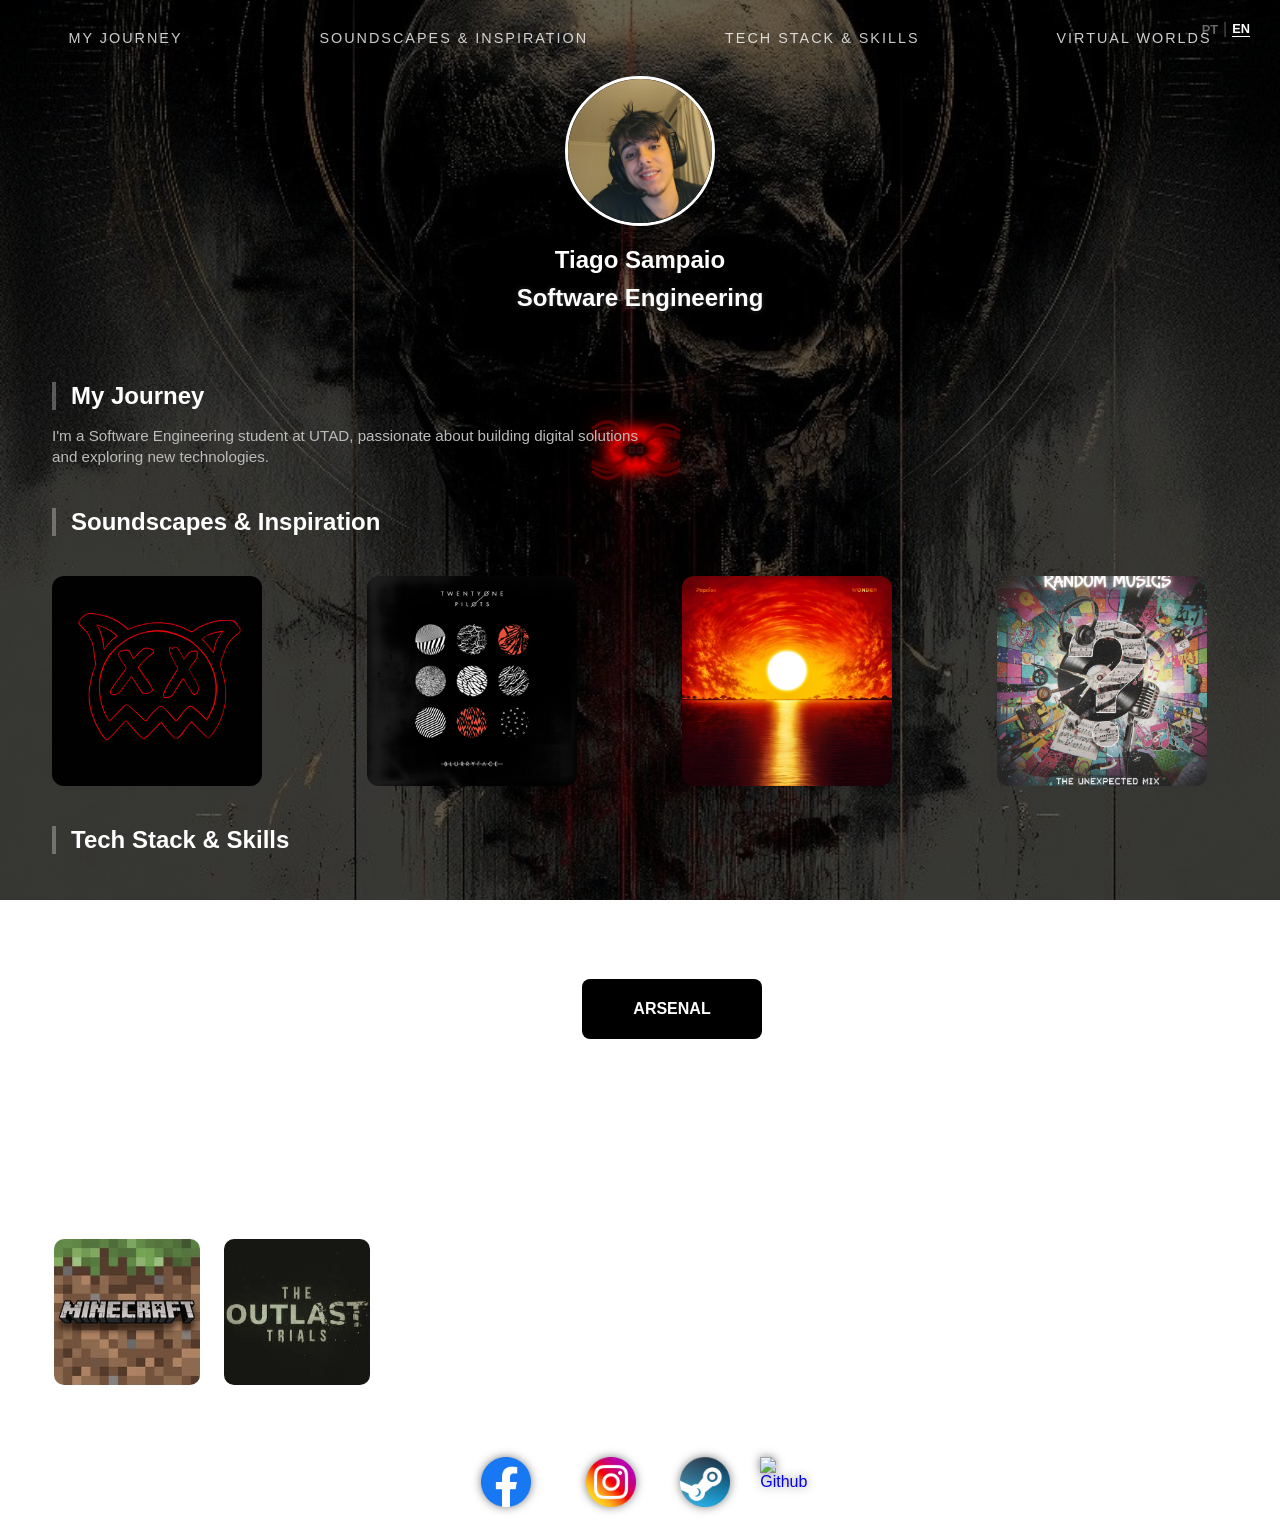
==== commit 59dcde72: "Adicionado suporte mobile e ajustes no jogo" ====
--- a/Index.html
+++ b/Index.html
@@ -11,6 +11,12 @@
 
 <body>
     <canvas id="snakeCanvas"></canvas>
+
+    <!-- Hamburger (mobile nav trigger) -->
+    <button class="hamburger" id="hamburger" aria-label="Abrir menu">
+        <span></span><span></span><span></span>
+    </button>
+
     <header class="header">
         <div class="header-container container">
             <nav class="nav-top">
@@ -61,32 +67,28 @@
 
             <div class="music-layout">
                 <div class="music-grid">
-                    <div class="tilted-card-figure" onmousemove="handleTilt(event, this)" onmouseleave="resetTilt(this)" onclick="showTracks('ren')">
+                    <div class="tilted-card-figure" onmousemove="handleTilt(event, this)" onmouseleave="resetTilt(this)" onclick="showTracks('ren')" data-caption="Ren - Sick Boi">
                         <div class="tilted-card-inner">
                             <img src="./img/Ren.jpg" class="tilted-card-img">
                         </div>
-                        <div class="tilted-card-caption">Ren - Sick Boi</div>
-                    </div>
-
-                    <div class="tilted-card-figure" onmousemove="handleTilt(event, this)" onmouseleave="resetTilt(this)" onclick="showTracks('top')">
+                    </div>
+
+                    <div class="tilted-card-figure" onmousemove="handleTilt(event, this)" onmouseleave="resetTilt(this)" onclick="showTracks('top')" data-caption="Twenty One Pilots - Blurryface">
                         <div class="tilted-card-inner">
                             <img src="./img/TOP.png" class="tilted-card-img">
                         </div>
-                        <div class="tilted-card-caption">Twenty One Pilots - Blurryface</div>
-                    </div>
-
-                    <div class="tilted-card-figure" onmousemove="handleTilt(event, this)" onmouseleave="resetTilt(this)" onclick="showTracks('papillon')">
+                    </div>
+
+                    <div class="tilted-card-figure" onmousemove="handleTilt(event, this)" onmouseleave="resetTilt(this)" onclick="showTracks('papillon')" data-caption="Papillon - Wonder">
                         <div class="tilted-card-inner">
                             <img src="./img/Papi.jpg" class="tilted-card-img">
                         </div>
-                        <div class="tilted-card-caption">Papillon - Wonder</div>
-                    </div>
-
-                    <div class="tilted-card-figure" onmousemove="handleTilt(event, this)" onmouseleave="resetTilt(this)" onclick="showTracks('random')">
+                    </div>
+
+                    <div class="tilted-card-figure" onmousemove="handleTilt(event, this)" onmouseleave="resetTilt(this)" onclick="showTracks('random')" data-caption="Random Music - Vibe">
                         <div class="tilted-card-inner">
                             <img src="./img/RandomMusic.png" class="tilted-card-img">
                         </div>
-                        <div class="tilted-card-caption">Random Music - Vibe</div>
                     </div>
 
                 </div>
@@ -110,13 +112,61 @@
 
                 <div class="arsenal-wrapper">
 
-                    <div class="skill-item left-far"><span>C</span></div>
-                    <div class="skill-item left-near"><span>C++</span></div>
-
-                    <div class="skill-item center-item"><span>Python</span></div>
-
-                    <div class="skill-item right-near"><span>Java</span></div>
-                    <div class="skill-item right-far"><span>JS</span></div>
+                    <div class="skill-item left-far" data-lang="C">
+                        <span>
+                            <svg class="skill-logo" viewBox="0 0 128 128" width="36" height="36">
+                                <path fill="#03599C" d="M115.4 30.7L67.1 2.9c-.8-.5-1.9-.7-3.1-.7-1.2 0-2.3.3-3.1.7l-48 27.9c-1.7 1-2.9 3.5-2.9 5.4v55.7c0 1.1.2 2.4 1 3.5l106.8-62c-.6-1.2-1.5-2.1-2.4-2.7z"/>
+                                <path fill="#03599C" d="M10.7 95.3c.5.8 1.2 1.5 1.9 1.9l48.2 27.9c.8.5 1.9.7 3.1.7 1.2 0 2.3-.3 3.1-.7l48-27.9c1.7-1 2.9-3.5 2.9-5.4V36.1c0-.9-.1-1.9-.6-2.8l-106.6 62z"/>
+                                <path fill="#fff" d="M85.3 76.1C81.1 83.5 73.1 88.5 64 88.5c-13.5 0-24.5-11-24.5-24.5s11-24.5 24.5-24.5c9.1 0 17.1 5 21.3 12.5l13-7.5c-6.8-11.9-19.6-20-34.3-20-21.8 0-39.5 17.7-39.5 39.5s17.7 39.5 39.5 39.5c14.6 0 27.4-8 34.2-19.8l-12.9-7.6z"/>
+                            </svg>
+                            C
+                        </span>
+                    </div>
+                    <div class="skill-item left-near" data-lang="C++">
+                        <span>
+                            <svg class="skill-logo" viewBox="0 0 128 128" width="36" height="36">
+                                <path fill="#004482" d="M115.4 30.7L67.1 2.9c-.8-.5-1.9-.7-3.1-.7-1.2 0-2.3.3-3.1.7l-48 27.9c-1.7 1-2.9 3.5-2.9 5.4v55.7c0 1.1.2 2.4 1 3.5l106.8-62c-.6-1.2-1.5-2.1-2.4-2.7z"/>
+                                <path fill="#004482" d="M10.7 95.3c.5.8 1.2 1.5 1.9 1.9l48.2 27.9c.8.5 1.9.7 3.1.7 1.2 0 2.3-.3 3.1-.7l48-27.9c1.7-1 2.9-3.5 2.9-5.4V36.1c0-.9-.1-1.9-.6-2.8l-106.6 62z"/>
+                                <path fill="#fff" d="M85.3 76.1C81.1 83.5 73.1 88.5 64 88.5c-13.5 0-24.5-11-24.5-24.5s11-24.5 24.5-24.5c9.1 0 17.1 5 21.3 12.5l13-7.5c-6.8-11.9-19.6-20-34.3-20-21.8 0-39.5 17.7-39.5 39.5s17.7 39.5 39.5 39.5c14.6 0 27.4-8 34.2-19.8l-12.9-7.6zM97 66.2h2.8v-4.6H97v-2.8h-4.6v2.8h-2.8v4.6h2.8v2.8H97zm13.6 0h2.8v-4.6h-2.8v-2.8H106v2.8h-2.8v4.6H106v2.8h4.6z"/>
+                            </svg>
+                            C++
+                        </span>
+                    </div>
+
+                    <div class="skill-item center-item" data-lang="Python">
+                        <span>
+                            <svg class="skill-logo" viewBox="0 0 128 128" width="36" height="36">
+                                <path fill="#FFD43B" d="M63.391 1.988c-4.222.02-8.252.379-11.8 1.007-10.45 1.846-12.346 5.71-12.346 12.837v9.411h24.693v3.137H29.977c-7.176 0-13.46 4.313-15.426 12.521-2.268 9.405-2.368 15.275 0 25.096 1.755 7.311 5.947 12.519 13.124 12.519h8.491V67.234c0-8.151 7.051-15.34 15.426-15.34h24.665c6.866 0 12.346-5.654 12.346-12.548V15.833c0-6.693-5.646-11.72-12.346-12.837-4.244-.706-8.645-1.027-12.866-1.008zM50.037 9.557c2.55 0 4.634 2.117 4.634 4.721 0 2.593-2.083 4.69-4.634 4.69-2.56 0-4.633-2.097-4.633-4.69-.001-2.604 2.073-4.721 4.633-4.721z"/>
+                                <path fill="#3572A5" d="M91.682 28.38v10.966c0 8.5-7.208 15.655-15.426 15.655H51.591c-6.756 0-12.346 5.783-12.346 12.549v23.515c0 6.691 5.818 10.628 12.346 12.547 7.816 2.297 15.312 2.713 24.665 0 6.216-1.801 12.346-5.423 12.346-12.547v-9.412H63.938v-3.138h37.012c7.176 0 9.852-5.005 12.348-12.519 2.578-7.735 2.467-15.174 0-25.096-1.774-7.145-5.161-12.521-12.348-12.521h-9.268zM77.809 87.927c2.561 0 4.634 2.097 4.634 4.692 0 2.602-2.074 4.719-4.634 4.719-2.55 0-4.633-2.117-4.633-4.719 0-2.595 2.083-4.692 4.633-4.692z"/>
+                            </svg>
+                            Python
+                        </span>
+                    </div>
+
+                    <div class="skill-item right-near" data-lang="Java">
+                        <span>
+                            <svg class="skill-logo" viewBox="0 0 128 128" width="36" height="36">
+                                <path fill="#EA2D2E" d="M47.617 98.12s-4.767 2.774 3.397 3.71c9.892 1.13 14.947.968 25.845-1.092 0 0 2.871 1.795 6.873 3.351-24.439 10.47-55.308-.607-36.115-5.969z"/>
+                                <path fill="#EA2D2E" d="M44.629 84.455s-5.348 3.959 2.823 4.805c10.567 1.091 18.91 1.18 33.354-1.6 0 0 1.993 2.025 5.132 3.131-29.542 8.64-62.446.68-41.309-6.336z"/>
+                                <path fill="#EA2D2E" d="M74.072 50.435v24.569s4.548-4.762 2.854-9.948c-1.842-5.528-6.62-8.359-2.854-14.621z"/>
+                                <path fill="#5382A1" d="M89.413 110.44s3.523 2.901-3.877 5.146c-14.071 4.259-58.557 5.543-70.898.169-4.441-1.931 3.885-4.607 6.503-5.169 2.728-.587 4.286-.479 4.286-.479-4.936-3.477-31.917 6.825-13.702 9.768 49.687 8.069 90.59-3.627 77.688-9.435z"/>
+                                <path fill="#5382A1" d="M49.613 37.172s-22.558 5.357-7.998 7.3c6.151.808 18.384.624 29.807-.321 9.327-.772 18.694-2.418 18.694-2.418s-3.287 1.409-5.671 3.034c-22.883 6.014-67.064 3.215-54.337-2.942 10.791-5.24 19.505-4.653 19.505-4.653z"/>
+                                <path fill="#5382A1" d="M81.118 94.515c23.275-12.099 12.523-23.73 5.005-22.168-1.745.362-2.52.676-2.52.676s.647-1.013 1.88-1.45c14.042-4.938 24.836 14.551-4.8 22.267-.001-.001.36-.32.435-.325z"/>
+                                <path fill="#EA2D2E" d="M76.491 1.587s12.894 12.9-12.228 32.752c-20.168 15.926-4.6 25.003-.007 35.39-11.773-10.628-20.405-19.981-14.61-28.69 8.504-12.758 32.047-18.957 26.845-39.452z"/>
+                                <path fill="#5382A1" d="M52.214 126.021c22.339 1.43 56.631-.794 57.439-11.382 0 0-1.562 4.007-18.463 7.179-19.076 3.579-42.604 3.163-56.565.87 0 0 2.854 2.353 17.589 3.333z"/>
+                            </svg>
+                            Java
+                        </span>
+                    </div>
+                    <div class="skill-item right-far" data-lang="JS">
+                        <span>
+                            <svg class="skill-logo" viewBox="0 0 128 128" width="36" height="36">
+                                <path fill="#F7DF1E" d="M1.408 1.408h125.184v125.185H1.408z"/>
+                                <path fill="#000" d="M116.347 96.736c-.917-5.711-4.641-10.508-15.672-14.981-3.832-1.761-8.104-3.022-9.377-5.926-.452-1.69-.512-2.642-.226-3.665.821-3.32 4.784-4.355 7.925-3.403 2.023.678 3.938 2.237 5.093 4.724 5.402-3.498 5.391-3.475 9.163-5.879-1.381-2.141-2.118-3.129-3.022-4.045-3.249-3.629-7.676-5.498-14.756-5.355l-3.688.477c-3.534.893-6.902 2.748-8.877 5.235-5.926 6.724-4.236 18.492 2.975 23.335 7.104 5.332 17.54 6.545 18.873 11.531 1.297 6.104-4.486 8.08-10.234 7.378-4.236-.881-6.592-3.034-9.139-6.949-4.688 2.713-4.688 2.713-9.508 5.485 1.143 2.499 2.344 3.63 4.26 5.795 9.068 9.198 31.76 8.746 35.83-5.176.165-.478 1.261-3.666.38-8.581zm-46.885-37.893h-11.709l-.048 30.272c0 6.438.333 12.34-.714 14.149-1.713 3.558-6.152 3.117-8.175 2.449-2.059-1.012-3.106-2.451-4.319-4.485-.333-.584-.583-1.036-.667-1.071l-9.52 5.83c1.583 3.249 3.915 6.069 6.902 7.901 4.462 2.678 10.459 3.499 16.731 2.059 4.082-1.189 7.604-3.652 9.448-7.401 2.666-4.915 2.094-10.864 2.07-17.444.06-10.735.001-21.468.001-32.279z"/>
+                            </svg>
+                            JS
+                        </span>
+                    </div>
 
                     <div class="reveal-btn">
                         <span>ARSENAL</span>
@@ -127,7 +177,10 @@
          </section>
 
         <section id="a">
-            <h3 class="lang" data-lang-en="Virtual Worlds" data-lang-pt="Mundos Virtuais">Virtual Worlds</h3>    
+            <div class="section-header-row">
+                <h3 class="lang" data-lang-en="Virtual Worlds" data-lang-pt="Mundos Virtuais">Virtual Worlds</h3>
+                <a href="Game.html" class="section-more-btn lang" data-lang-en="Open Full Library →" data-lang-pt="Ver Todos →">Open Full Library →</a>
+            </div>
             <div class="games-teaser-grid">
                 <a href="Game.html" class="game-item">
                     <img src="./img/MineLogo.jpg" alt="Minecraft">
--- a/Index.css
+++ b/Index.css
@@ -624,4 +624,303 @@
 
 .arsenal-wrapper:hover .right-far {
     transform: translateX(330px);
+}/* ==========================================================================
+   RESPONSIVE ADDITIONS — appended to Index.css
+   Handles mobile (≤480px), tablet (481–768px), desktop-md (769–1024px)
+   ========================================================================== */
+
+/* --------------------------------------------------------------------------
+   HAMBURGER MENU (mobile nav)
+   -------------------------------------------------------------------------- */
+.hamburger {
+    display: none;
+    flex-direction: column;
+    gap: 5px;
+    cursor: pointer;
+    padding: 10px;
+    position: fixed;
+    top: 14px;
+    left: 16px;
+    z-index: 1100;
+    background: rgba(0,0,0,0.6);
+    border-radius: 8px;
+    border: 1px solid rgba(255,255,255,0.15);
+    backdrop-filter: blur(8px);
+}
+
+.hamburger span {
+    display: block;
+    width: 22px;
+    height: 2px;
+    background: #fff;
+    border-radius: 2px;
+    transition: all 0.3s ease;
+}
+
+.hamburger.open span:nth-child(1) { transform: translateY(7px) rotate(45deg); }
+.hamburger.open span:nth-child(2) { opacity: 0; }
+.hamburger.open span:nth-child(3) { transform: translateY(-7px) rotate(-45deg); }
+
+/* --------------------------------------------------------------------------
+   ARSENAL — TECH STACK ICONS
+   Make skill items carry brand colour and emoji/icon feel
+   -------------------------------------------------------------------------- */
+.skill-item[data-lang="C"]      { --brand: #555; --text: #fff; }
+.skill-item[data-lang="C++"]    { --brand: #004482; --text: #fff; }
+.skill-item[data-lang="Python"] { --brand: #1a1a2e; --text: #FFD43B; }
+.skill-item[data-lang="Java"]   { --brand: #fff; --text: #EA2D2E; }
+.skill-item[data-lang="JS"]     { --brand: #1a1a00; --text: #F7DF1E; }
+
+.skill-item {
+    background: var(--brand, #fff) !important;
+    color: var(--text, #fff) !important;
+    font-size: 0.75rem;
+    font-weight: 800;
+    letter-spacing: 0.5px;
+    border: 2px solid rgba(255,255,255,0.15);
+    box-shadow: 0 0 20px rgba(0,0,0,0.5);
+}
+
+.skill-item span {
+    display: flex;
+    flex-direction: column;
+    align-items: center;
+    gap: 6px;
+    line-height: 1;
+}
+
+.skill-logo {
+    display: block;
+    flex-shrink: 0;
+}
+
+/* ── Section header with inline link ───────────────────────────────────── */
+.section-header-row {
+    display: flex;
+    align-items: center;
+    gap: 20px;
+    margin-bottom: 4px;
+}
+
+.section-header-row h3 {
+    margin-top: 40px;
+    margin-bottom: 0;
+}
+
+.section-more-btn {
+    display: inline-block;
+    margin-top: 40px;
+    padding: 6px 16px;
+    border: 1px solid rgba(255,255,255,0.3);
+    border-radius: 20px;
+    color: rgba(255,255,255,0.7);
+    text-decoration: none;
+    font-size: 0.75rem;
+    letter-spacing: 1px;
+    text-transform: uppercase;
+    transition: all 0.25s ease;
+    white-space: nowrap;
+}
+
+.section-more-btn:hover {
+    border-color: #fff;
+    color: #fff;
+    background: rgba(255,255,255,0.08);
+    text-shadow: 0 0 8px rgba(255,255,255,0.5);
+}
+
+@media (max-width: 480px) {
+    .section-header-row { flex-wrap: wrap; gap: 8px; }
+    .section-more-btn { margin-top: 0; font-size: 0.7rem; }
+}
+
+/* --------------------------------------------------------------------------
+   TABLET (≤ 1024px)
+   -------------------------------------------------------------------------- */
+@media (max-width: 1024px) {
+    .music-layout.panel-open .music-grid {
+        grid-template-columns: repeat(2, 1fr);
+        flex: 0 0 55%;
+    }
+
+    .tracklist-panel.active {
+        width: 40%;
+    }
+
+    .arsenal-wrapper:hover .left-far  { transform: translateX(-260px); }
+    .arsenal-wrapper:hover .left-near { transform: translateX(-130px); }
+    .arsenal-wrapper:hover .right-near{ transform: translateX(130px); }
+    .arsenal-wrapper:hover .right-far { transform: translateX(260px); }
+}
+
+/* --------------------------------------------------------------------------
+   TABLET (≤ 768px)
+   -------------------------------------------------------------------------- */
+@media (max-width: 768px) {
+    /* Body */
+    body {
+        background-attachment: scroll; /* Fixes iOS fixed bg bug */
+    }
+
+    /* --- Nav menu: hamburger drawer --- */
+    .hamburger { display: flex; }
+
+    .nav-menu {
+        position: fixed;
+        top: 0;
+        left: -100%;
+        width: 75vw;
+        max-width: 300px;
+        height: 100vh;
+        background: rgba(5,5,5,0.97);
+        backdrop-filter: blur(20px);
+        z-index: 1000;
+        padding: 80px 24px 40px;
+        transition: left 0.35s cubic-bezier(0.4,0,0.2,1);
+        border-right: 1px solid rgba(255,255,255,0.08);
+    }
+
+    .nav-menu.open { left: 0; }
+
+    .nav-menu .list {
+        flex-direction: column;
+        align-items: flex-start;
+        gap: 0;
+    }
+
+    .nav-menu li {
+        width: 100%;
+        border-bottom: 1px solid rgba(255,255,255,0.07);
+    }
+
+    .nav-menu li .link {
+        display: block;
+        padding: 18px 4px;
+        font-size: 0.85rem;
+        letter-spacing: 1.5px;
+    }
+
+    /* --- Profile section --- */
+    .center img {
+        width: 120px;
+        height: 120px;
+    }
+
+    h1 { font-size: 1.5rem; }
+    h2 { font-size: 1rem; }
+    h3 { font-size: 1.15rem; margin-top: 30px; }
+
+    /* --- Main content --- */
+    .main-content {
+        margin-left: 0;
+        padding: 16px;
+    }
+
+    /* --- Music grid: 2 cols on tablet --- */
+    .music-grid {
+        grid-template-columns: repeat(2, 1fr) !important;
+    }
+
+    /* Tracklist: full width overlay on mobile */
+    .music-layout.panel-open {
+        flex-direction: column;
+    }
+
+    .music-layout.panel-open .music-grid {
+        flex: unset;
+        width: 100%;
+    }
+
+    .tracklist-panel.active {
+        width: 100%;
+        margin-left: 0;
+        margin-top: 20px;
+    }
+
+    /* --- Arsenal --- */
+    .arsenal-container { padding: 60px 0; }
+
+    .arsenal-wrapper:hover .left-far  { transform: translateX(-210px); }
+    .arsenal-wrapper:hover .left-near { transform: translateX(-105px); }
+    .arsenal-wrapper:hover .right-near{ transform: translateX(105px); }
+    .arsenal-wrapper:hover .right-far { transform: translateX(210px); }
+
+    /* --- Games teaser --- */
+    .games-teaser-grid {
+        grid-template-columns: repeat(2, 1fr);
+        max-width: 100%;
+        gap: 12px;
+    }
+
+    .game-item, .view-all-games {
+        width: 100%;
+        height: 130px;
+    }
+
+    /* --- Footer --- */
+    .social-links {
+        flex-wrap: wrap;
+        gap: 20px;
+        justify-content: center;
+        padding: 0 16px;
+    }
+
+    .social-links img { width: 38px; }
+}
+
+/* --------------------------------------------------------------------------
+   MOBILE (≤ 480px)
+   -------------------------------------------------------------------------- */
+@media (max-width: 480px) {
+    /* Lang switcher repositioned so it doesn't overlap hamburger */
+    .lang-switcher {
+        top: 18px;
+        right: 16px;
+    }
+
+    /* Profile */
+    .center img { width: 100px; height: 100px; }
+    h1 { font-size: 1.3rem; }
+
+    /* Music: stack grid 1 col on very small screens */
+    .music-grid {
+        grid-template-columns: 1fr 1fr !important;
+        gap: 10px;
+    }
+
+    .tilted-card-figure { max-width: 100%; }
+
+    /* Arsenal: scale down the items so they fit */
+    .skill-item { width: 75px !important; height: 75px !important; font-size: 0.7rem; }
+
+    .arsenal-wrapper:hover .left-far  { transform: translateX(-160px); }
+    .arsenal-wrapper:hover .left-near { transform: translateX(-80px); }
+    .arsenal-wrapper:hover .right-near{ transform: translateX(80px); }
+    .arsenal-wrapper:hover .right-far { transform: translateX(160px); }
+
+    .arsenal-wrapper { width: 140px; }
+    .reveal-btn { width: 140px; font-size: 0.75rem; }
+
+    /* Games */
+    .games-teaser-grid {
+        grid-template-columns: 1fr 1fr;
+        gap: 10px;
+    }
+
+    .game-item, .view-all-games { height: 110px; }
+
+    /* Social */
+    .social-links { gap: 16px; }
+    .social-links img { width: 32px; }
+    .social-links p { font-size: 9px; letter-spacing: 1px; }
+}
+
+/* --------------------------------------------------------------------------
+   TV / Large screens (≥ 1600px)
+   -------------------------------------------------------------------------- */
+@media (min-width: 1600px) {
+    .main-content { max-width: 1400px; margin: 0 auto; }
+    .music-layout { max-width: 1500px; }
+    h3 { font-size: 1.8rem; }
+    .text-block p { font-size: 1.05rem; max-width: 800px; }
 }
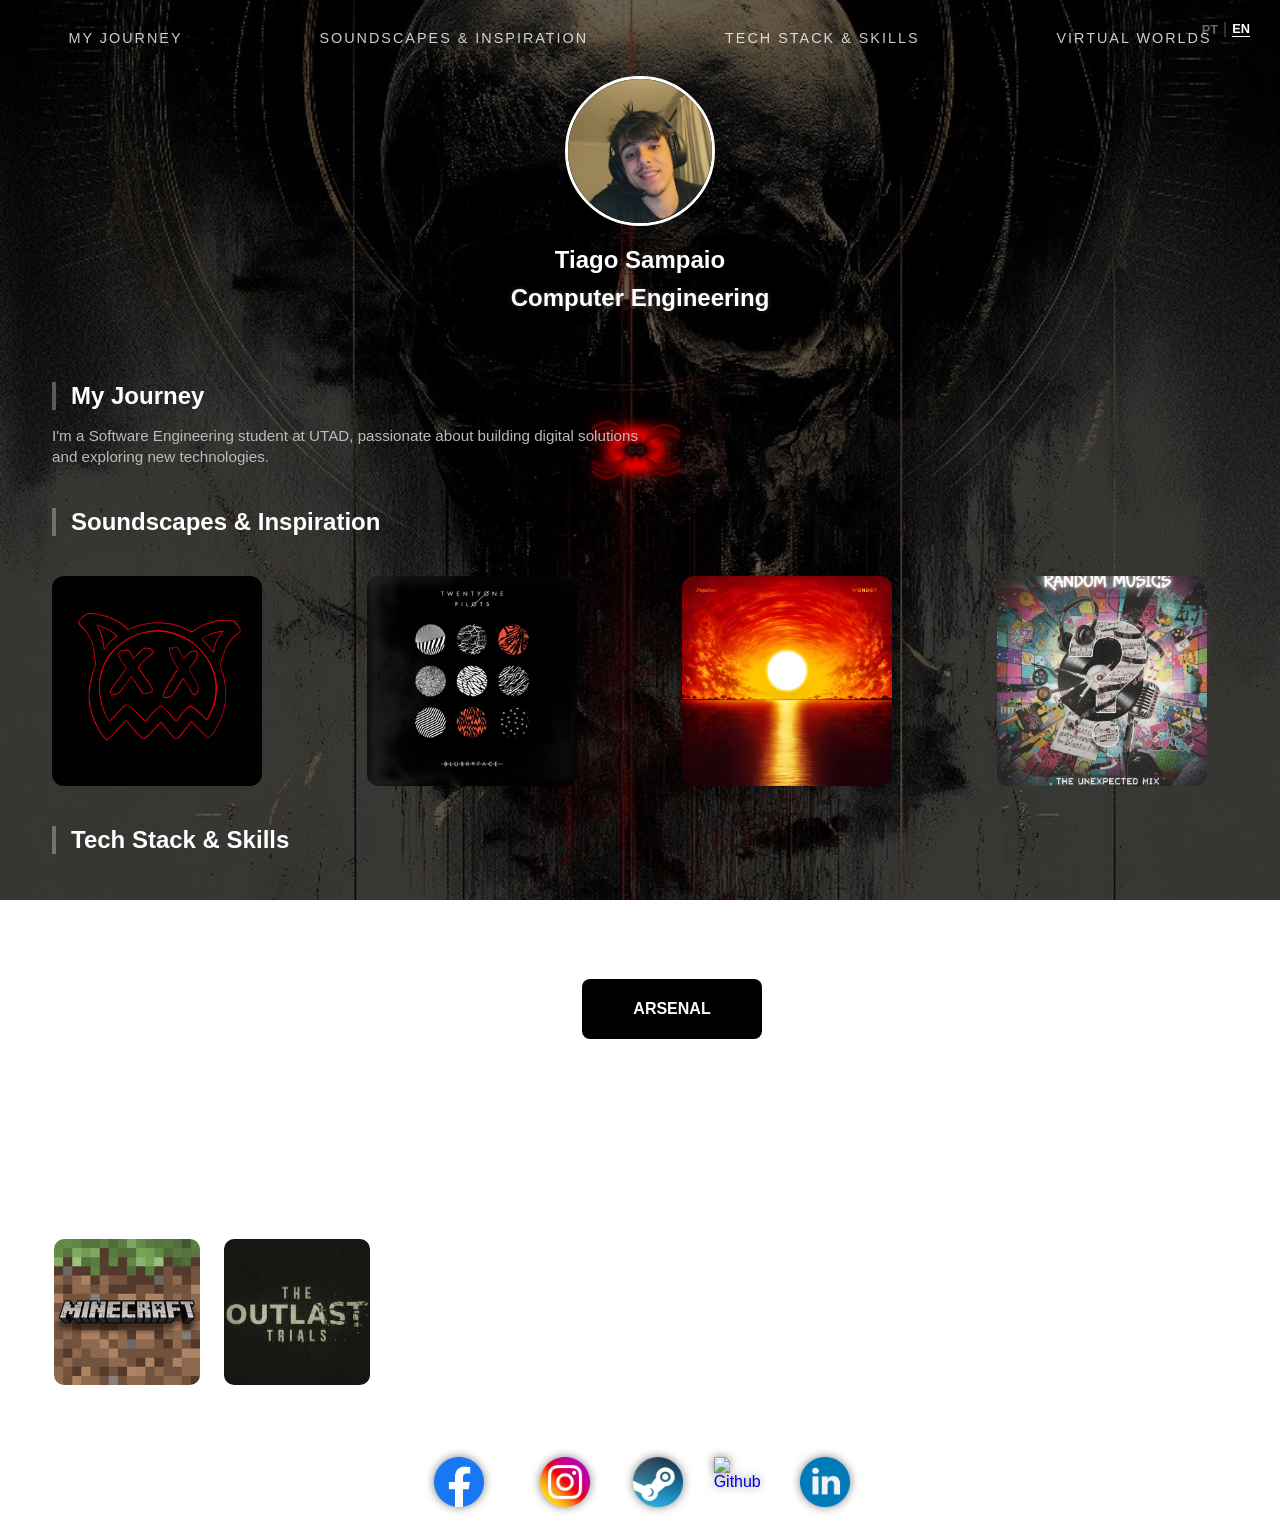
==== commit 3b7c83e6: "Atualização do portfólio: Adição de link para o LinkedIn e atualização de estilos em CodeVibes e Gam" ====
--- a/Index.html
+++ b/Index.html
@@ -46,7 +46,7 @@
                 <img src="./img/Me.png" alt="Tiago Sampaio">
             </div>
             <h1>Tiago Sampaio</h1>
-            <h2 class="software-rank lang" data-lang-en="Software Engineering" data-lang-pt="Engenharia Informática">Software Engineering</h2>
+            <h2 class="software-rank lang" data-lang-en="Computer Engineering" data-lang-pt="Engenharia Informática">Computer Engineering</h2>
         </div>
     </section>
 
@@ -224,6 +224,12 @@
                     <p>Github</p>
                 </a>
             </li>
+            <li>
+                <a href="https://www.linkedin.com/in/tiago-sampaiot7/" target="_blank">
+                    <img src="img/linkedin.png" alt="LinkedIn">
+                    <p>LinkedIn</p>
+                </a>
+            </li>
         </ul>
     </footer>
 
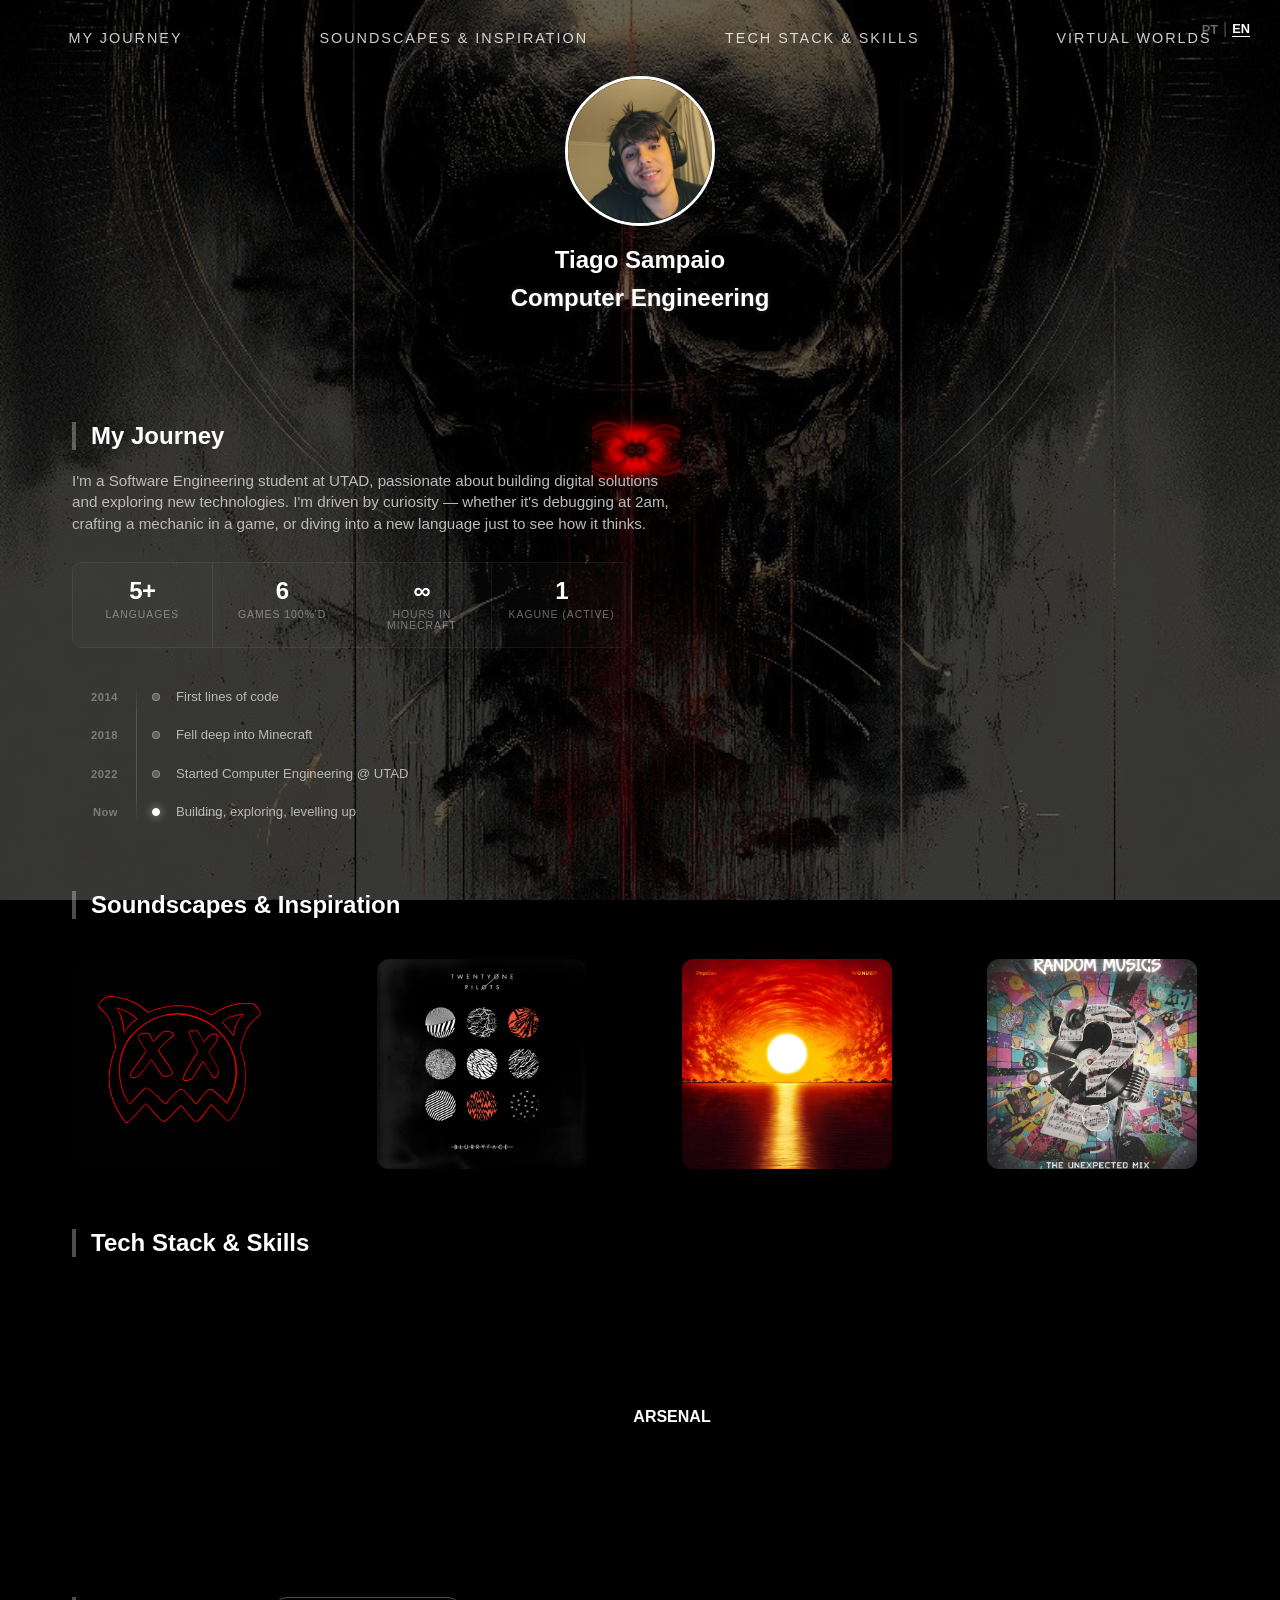
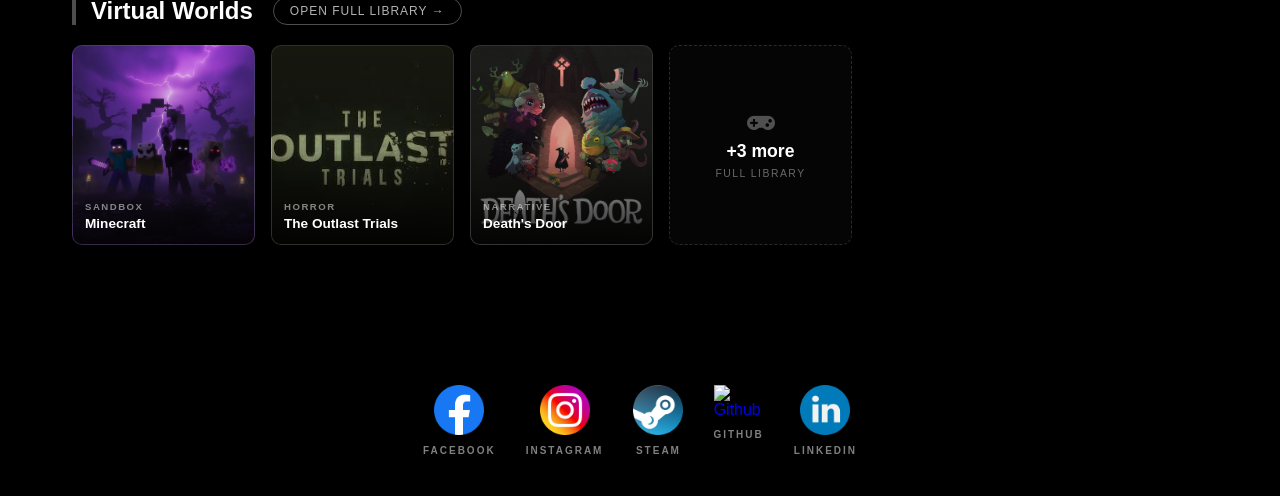
==== commit 54383a5b: "Update Index.html" ====
--- a/Index.html
+++ b/Index.html
@@ -55,10 +55,54 @@
             <h3 class="lang" data-lang-en="My Journey" data-lang-pt="Minha Jornada">My Journey</h3>
             <div class="text-block">
                 <p class="lang"
-                   data-lang-en="I'm a Software Engineering student at UTAD, passionate about building digital solutions and exploring new technologies."
-                   data-lang-pt="Sou estudante de Engenharia Informática na UTAD, apaixonado por criar soluções digitais e explorar novas tecnologias.">
-                    I'm a Software Engineering student at UTAD, passionate about building digital solutions and exploring new technologies.
+                   data-lang-en="I'm a Software Engineering student at UTAD, passionate about building digital solutions and exploring new technologies. I'm driven by curiosity — whether it's debugging at 2am, crafting a mechanic in a game, or diving into a new language just to see how it thinks."
+                   data-lang-pt="Sou estudante de Engenharia Informática na UTAD, apaixonado por criar soluções digitais e explorar novas tecnologias. Sou movido pela curiosidade — seja a depurar código às 2 da manhã, criar uma mecânica num jogo, ou mergulhar numa nova linguagem só para ver como ela pensa.">
+                    I'm a Software Engineering student at UTAD, passionate about building digital solutions and exploring new technologies. I'm driven by curiosity — whether it's debugging at 2am, crafting a mechanic in a game, or diving into a new language just to see how it thinks.
                 </p>
+            </div>
+
+            <!-- Stats rápidas -->
+            <div class="journey-stats">
+                <div class="journey-stat">
+                    <span class="jstat-value">5+</span>
+                    <span class="jstat-label lang" data-lang-en="Languages" data-lang-pt="Linguagens">Languages</span>
+                </div>
+                <div class="journey-stat">
+                    <span class="jstat-value">6</span>
+                    <span class="jstat-label lang" data-lang-en="Games 100%'d" data-lang-pt="Jogos 100%">Games 100%'d</span>
+                </div>
+                <div class="journey-stat">
+                    <span class="jstat-value">∞</span>
+                    <span class="jstat-label lang" data-lang-en="Hours in Minecraft" data-lang-pt="Horas no Minecraft">Hours in Minecraft</span>
+                </div>
+                <div class="journey-stat">
+                    <span class="jstat-value">1</span>
+                    <span class="jstat-label lang" data-lang-en="Kagune (active)" data-lang-pt="Kagune (ativo)">Kagune (active)</span>
+                </div>
+            </div>
+
+            <!-- Mini timeline -->
+            <div class="mini-timeline">
+                <div class="mt-item">
+                    <span class="mt-year">2014</span>
+                    <div class="mt-dot"></div>
+                    <span class="mt-text lang" data-lang-en="First lines of code" data-lang-pt="Primeiras linhas de código">First lines of code</span>
+                </div>
+                <div class="mt-item">
+                    <span class="mt-year">2018</span>
+                    <div class="mt-dot"></div>
+                    <span class="mt-text lang" data-lang-en="Fell deep into Minecraft" data-lang-pt="Mergulhou fundo no Minecraft">Fell deep into Minecraft</span>
+                </div>
+                <div class="mt-item">
+                    <span class="mt-year">2022</span>
+                    <div class="mt-dot"></div>
+                    <span class="mt-text lang" data-lang-en="Started Computer Engineering @ UTAD" data-lang-pt="Começou Eng. Informática na UTAD">Started Computer Engineering @ UTAD</span>
+                </div>
+                <div class="mt-item">
+                    <span class="mt-year">Now</span>
+                    <div class="mt-dot active"></div>
+                    <span class="mt-text lang" data-lang-en="Building, exploring, levelling up" data-lang-pt="A construir, explorar e evoluir">Building, exploring, levelling up</span>
+                </div>
             </div>
         </section>
 
@@ -181,19 +225,88 @@
                 <h3 class="lang" data-lang-en="Virtual Worlds" data-lang-pt="Mundos Virtuais">Virtual Worlds</h3>
                 <a href="Game.html" class="section-more-btn lang" data-lang-en="Open Full Library →" data-lang-pt="Ver Todos →">Open Full Library →</a>
             </div>
-            <div class="games-teaser-grid">
-                <a href="Game.html" class="game-item">
-                    <img src="./img/MineLogo.jpg" alt="Minecraft">
-                    <div class="game-overlay"><span>Minecraft</span></div>
-                </a>
-                <a href="Game.html" class="game-item">
-                    <img src="./img/TOTLogo.jpg" alt="Outlast">
-                    <div class="game-overlay"><span>Outlast Trials</span></div>
-                </a>
-                <a href="Game.html" class="view-all-games">
-                    <i class="fas fa-arrow-right"></i>
-                    <span class="lang" data-lang-en="Full Library" data-lang-pt="Ver Todos">Full Library</span>
-                </a>
+
+            <!-- Teaser de jogos: cards com flip e info -->
+            <div class="games-teaser-grid-v2">
+
+                <div class="game-card-v2" data-genre="Sandbox">
+                    <div class="gcv2-inner">
+                        <div class="gcv2-front" style="background-image: url('./img/MineL.jpg')">
+                            <div class="gcv2-gradient"></div>
+                            <div class="gcv2-info">
+                                <span class="gcv2-genre">Sandbox</span>
+                                <span class="gcv2-title">Minecraft</span>
+                            </div>
+                        </div>
+                        <div class="gcv2-back">
+                            <span class="gcv2-studio">MOJANG STUDIOS</span>
+                            <span class="gcv2-name">Minecraft</span>
+                            <div class="gcv2-stat-row">
+                                <span class="gcv2-badge platinum">🏆 Platinum</span>
+                                <span class="gcv2-hours lang" data-lang-en="+10 Years" data-lang-pt="+10 Anos">+10 Years</span>
+                            </div>
+                            <p class="gcv2-desc lang"
+                               data-lang-en="The sandbox that started everything."
+                               data-lang-pt="O sandbox que começou tudo.">The sandbox that started everything.</p>
+                        </div>
+                    </div>
+                </div>
+
+                <div class="game-card-v2" data-genre="Horror">
+                    <div class="gcv2-inner">
+                        <div class="gcv2-front" style="background-image: url('./img/TOTLogo.jpg')">
+                            <div class="gcv2-gradient"></div>
+                            <div class="gcv2-info">
+                                <span class="gcv2-genre">Horror</span>
+                                <span class="gcv2-title">The Outlast Trials</span>
+                            </div>
+                        </div>
+                        <div class="gcv2-back">
+                            <span class="gcv2-studio">RED BARRELS</span>
+                            <span class="gcv2-name">The Outlast Trials</span>
+                            <div class="gcv2-stat-row">
+                                <span class="gcv2-badge gold">🏆 27/27</span>
+                                <span class="gcv2-hours">148 Trials</span>
+                            </div>
+                            <p class="gcv2-desc lang"
+                               data-lang-en="Co-op horror. Program X. Grade A+."
+                               data-lang-pt="Horror co-op. Programa X. Nota A+.">Co-op horror. Program X. Grade A+.</p>
+                        </div>
+                    </div>
+                </div>
+
+                <div class="game-card-v2" data-genre="Narrative">
+                    <div class="gcv2-inner">
+                        <div class="gcv2-front" style="background-image: url('./img/DLogo.jpg')">
+                            <div class="gcv2-gradient"></div>
+                            <div class="gcv2-info">
+                                <span class="gcv2-genre">Narrative</span>
+                                <span class="gcv2-title">Death's Door</span>
+                            </div>
+                        </div>
+                        <div class="gcv2-back">
+                            <span class="gcv2-studio">ACID NERVE</span>
+                            <span class="gcv2-name">Death's Door</span>
+                            <div class="gcv2-stat-row">
+                                <span class="gcv2-badge gold">🏆 24/24</span>
+                                <span class="gcv2-hours lang" data-lang-en="True Ending" data-lang-pt="Final Verdadeiro">True Ending</span>
+                            </div>
+                            <p class="gcv2-desc lang"
+                               data-lang-en="A crow, a sword, and a dark surreal world."
+                               data-lang-pt="Um corvo, uma espada e um mundo sombrio e surreal.">A crow, a sword, and a dark surreal world.</p>
+                        </div>
+                    </div>
+                </div>
+
+                <!-- Card "Ver Todos" -->
+                <a href="Game.html" class="gcv2-view-all">
+                    <div class="gcv2-all-inner">
+                        <i class="fas fa-gamepad gcv2-icon"></i>
+                        <span class="gcv2-all-count">+3 <span class="lang" data-lang-en="more" data-lang-pt="mais">more</span></span>
+                        <span class="gcv2-all-label lang" data-lang-en="Full Library" data-lang-pt="Ver Todos">Full Library</span>
+                    </div>
+                </a>
+
             </div>
         </section>
     </main>
@@ -236,4 +349,4 @@
     <script src="https://ajax.googleapis.com/ajax/libs/jquery/2.1.3/jquery.min.js" type="text/javascript"></script>
     <script src="Index.js"></script>
 </body>
-</html>+</html>
--- a/Index.css
+++ b/Index.css
@@ -1,4 +1,4 @@
-﻿/* ==========================================================================
+/* ==========================================================================
    1. RESET E CONFIGURAÇÕES GERAIS
    ========================================================================== */
 * {
@@ -15,11 +15,20 @@
     display: flex;
     flex-direction: column;
     align-items: center;
+    overflow-x: hidden;
+    position: relative;
+}
+
+/* Fundo fixo via pseudo-elemento — garante que carrega sempre ao voltar atrás */
+body::before {
+    content: '';
+    position: fixed;
+    inset: 0;
     background: linear-gradient(rgba(0,0,0,0.6), rgba(0,0,0,0.6)), url('./img/fundo.jpg');
     background-size: cover;
     background-position: center;
-    background-attachment: fixed;
-    overflow-x: hidden;
+    z-index: -2;
+    will-change: transform;
 }
 
 /* ==========================================================================
@@ -170,14 +179,14 @@
 .main-content {
     width: 100%;
     text-align: left;
-    padding: 20px;
+    padding: 40px 40px 60px;
     margin-left: 5%;
 }
 
 h3 {
     font-size: 1.5rem;
-    margin-top: 40px;
-    margin-bottom: 15px;
+    margin-top: 60px;
+    margin-bottom: 20px;
     border-left: 4px solid rgba(255,255,255,0.3);
     padding-left: 15px;
 }
@@ -482,8 +491,9 @@
     justify-content: center;
     gap: 30px;
     list-style: none;
-    margin-top: 50px;
-    padding: 0;
+    margin-top: 80px;
+    margin-bottom: 40px;
+    padding: 0 20px;
 }
 
     .social-links li a {
@@ -757,11 +767,6 @@
    TABLET (≤ 768px)
    -------------------------------------------------------------------------- */
 @media (max-width: 768px) {
-    /* Body */
-    body {
-        background-attachment: scroll; /* Fixes iOS fixed bg bug */
-    }
-
     /* --- Nav menu: hamburger drawer --- */
     .hamburger { display: flex; }
 
@@ -808,12 +813,12 @@
 
     h1 { font-size: 1.5rem; }
     h2 { font-size: 1rem; }
-    h3 { font-size: 1.15rem; margin-top: 30px; }
+    h3 { font-size: 1.15rem; margin-top: 44px; }
 
     /* --- Main content --- */
     .main-content {
         margin-left: 0;
-        padding: 16px;
+        padding: 24px 24px 48px;
     }
 
     /* --- Music grid: 2 cols on tablet --- */
@@ -923,4 +928,374 @@
     .music-layout { max-width: 1500px; }
     h3 { font-size: 1.8rem; }
     .text-block p { font-size: 1.05rem; max-width: 800px; }
-}+}
+
+/* ==========================================================================
+   JOURNEY STATS
+   ========================================================================== */
+.journey-stats {
+    display: flex;
+    gap: 0;
+    margin-top: 28px;
+    max-width: 560px;
+    border: 1px solid rgba(255,255,255,0.08);
+    border-radius: 10px;
+    overflow: hidden;
+}
+
+.journey-stat {
+    flex: 1;
+    display: flex;
+    flex-direction: column;
+    align-items: center;
+    padding: 16px 10px;
+    border-right: 1px solid rgba(255,255,255,0.07);
+    background: rgba(255,255,255,0.02);
+    transition: background 0.25s ease;
+}
+
+.journey-stat:last-child { border-right: none; }
+
+.journey-stat:hover { background: rgba(255,255,255,0.05); }
+
+.jstat-value {
+    font-size: 1.5rem;
+    font-weight: 800;
+    color: #fff;
+    letter-spacing: -0.5px;
+    line-height: 1;
+}
+
+.jstat-label {
+    font-size: 0.65rem;
+    color: rgba(255,255,255,0.4);
+    text-transform: uppercase;
+    letter-spacing: 1px;
+    margin-top: 6px;
+    text-align: center;
+}
+
+/* ==========================================================================
+   MINI TIMELINE
+   ========================================================================== */
+.mini-timeline {
+    margin-top: 30px;
+    display: flex;
+    flex-direction: column;
+    gap: 0;
+    max-width: 500px;
+    position: relative;
+    padding-left: 80px;
+}
+
+.mini-timeline::before {
+    content: '';
+    position: absolute;
+    left: 64px;
+    top: 8px;
+    bottom: 8px;
+    width: 1px;
+    background: linear-gradient(to bottom, transparent, rgba(255,255,255,0.15) 20%, rgba(255,255,255,0.15) 80%, transparent);
+}
+
+.mt-item {
+    display: flex;
+    align-items: center;
+    gap: 16px;
+    padding: 10px 0;
+    position: relative;
+}
+
+.mt-year {
+    position: absolute;
+    left: -76px;
+    font-size: 0.7rem;
+    color: rgba(255,255,255,0.35);
+    font-weight: 700;
+    letter-spacing: 0.5px;
+    width: 42px;
+    text-align: right;
+}
+
+.mt-dot {
+    width: 8px;
+    height: 8px;
+    border-radius: 50%;
+    background: rgba(255,255,255,0.2);
+    border: 1px solid rgba(255,255,255,0.3);
+    flex-shrink: 0;
+    position: relative;
+    z-index: 1;
+}
+
+.mt-dot.active {
+    background: #fff;
+    box-shadow: 0 0 10px rgba(255,255,255,0.6);
+    border-color: #fff;
+}
+
+.mt-text {
+    font-size: 0.82rem;
+    color: rgba(255,255,255,0.65);
+    line-height: 1.4;
+}
+
+/* ==========================================================================
+   GAME CARDS V2 — Virtual Worlds teaser
+   ========================================================================== */
+.games-teaser-grid-v2 {
+    display: grid;
+    grid-template-columns: repeat(4, 1fr);
+    gap: 16px;
+    margin-top: 20px;
+    max-width: 780px;
+}
+
+/* Card com flip */
+.game-card-v2 {
+    height: 200px;
+    perspective: 900px;
+    cursor: pointer;
+}
+
+.gcv2-inner {
+    position: relative;
+    width: 100%;
+    height: 100%;
+    transform-style: preserve-3d;
+    transition: transform 0.55s cubic-bezier(0.4,0,0.2,1);
+}
+
+.game-card-v2:hover .gcv2-inner {
+    transform: rotateY(180deg);
+}
+
+.gcv2-front, .gcv2-back {
+    position: absolute;
+    inset: 0;
+    border-radius: 10px;
+    backface-visibility: hidden;
+    -webkit-backface-visibility: hidden;
+    overflow: hidden;
+}
+
+/* FRENTE */
+.gcv2-front {
+    background-size: cover;
+    background-position: center;
+    border: 1px solid rgba(255,255,255,0.1);
+}
+
+.gcv2-gradient {
+    position: absolute;
+    inset: 0;
+    background: linear-gradient(to top, rgba(0,0,0,0.85) 0%, rgba(0,0,0,0.2) 50%, transparent 100%);
+}
+
+.gcv2-info {
+    position: absolute;
+    bottom: 12px;
+    left: 12px;
+    right: 12px;
+    display: flex;
+    flex-direction: column;
+    gap: 4px;
+}
+
+.gcv2-genre {
+    font-size: 0.6rem;
+    text-transform: uppercase;
+    letter-spacing: 1.5px;
+    color: rgba(255,255,255,0.5);
+    font-weight: 700;
+}
+
+.gcv2-title {
+    font-size: 0.85rem;
+    font-weight: 800;
+    color: #fff;
+    line-height: 1.2;
+}
+
+/* VERSO */
+.gcv2-back {
+    background: rgba(12,12,12,0.97);
+    border: 1px solid rgba(255,255,255,0.12);
+    transform: rotateY(180deg);
+    display: flex;
+    flex-direction: column;
+    padding: 14px;
+    gap: 6px;
+}
+
+.gcv2-studio {
+    font-size: 0.55rem;
+    text-transform: uppercase;
+    letter-spacing: 2px;
+    color: rgba(255,255,255,0.3);
+    font-weight: 700;
+}
+
+.gcv2-name {
+    font-size: 0.82rem;
+    font-weight: 800;
+    color: #fff;
+    line-height: 1.2;
+}
+
+.gcv2-stat-row {
+    display: flex;
+    align-items: center;
+    gap: 8px;
+    margin-top: 2px;
+}
+
+.gcv2-badge {
+    font-size: 0.6rem;
+    font-weight: 700;
+    padding: 2px 7px;
+    border-radius: 20px;
+    letter-spacing: 0.3px;
+}
+
+.gcv2-badge.platinum { background: rgba(212,175,55,0.15); color: #ffd700; border: 1px solid rgba(212,175,55,0.3); }
+.gcv2-badge.gold     { background: rgba(212,175,55,0.15); color: #ffd700; border: 1px solid rgba(212,175,55,0.3); }
+
+.gcv2-hours {
+    font-size: 0.6rem;
+    color: rgba(255,255,255,0.4);
+}
+
+.gcv2-desc {
+    font-size: 0.72rem;
+    color: rgba(255,255,255,0.55);
+    line-height: 1.4;
+    margin-top: auto;
+}
+
+/* Card "Ver Todos" */
+.gcv2-view-all {
+    height: 200px;
+    border-radius: 10px;
+    border: 1px dashed rgba(255,255,255,0.15);
+    background: rgba(255,255,255,0.02);
+    display: flex;
+    align-items: center;
+    justify-content: center;
+    text-decoration: none;
+    transition: background 0.25s ease, border-color 0.25s ease, transform 0.25s ease;
+}
+
+.gcv2-view-all:hover {
+    background: rgba(255,255,255,0.06);
+    border-color: rgba(255,255,255,0.35);
+    transform: translateY(-3px);
+}
+
+.gcv2-all-inner {
+    display: flex;
+    flex-direction: column;
+    align-items: center;
+    gap: 6px;
+}
+
+.gcv2-icon {
+    font-size: 1.4rem;
+    color: rgba(255,255,255,0.3);
+}
+
+.gcv2-all-count {
+    font-size: 1.1rem;
+    font-weight: 800;
+    color: #fff;
+}
+
+.gcv2-all-label {
+    font-size: 0.65rem;
+    text-transform: uppercase;
+    letter-spacing: 1.5px;
+    color: rgba(255,255,255,0.4);
+}
+
+/* ==========================================================================
+   GAME CARDS V2 — RESPONSIVO
+   ========================================================================== */
+
+/* Tablet (≤ 900px): 2 colunas */
+@media (max-width: 900px) {
+    .games-teaser-grid-v2 {
+        grid-template-columns: repeat(2, 1fr);
+        max-width: 100%;
+    }
+    .game-card-v2 { height: 180px; }
+    .gcv2-view-all { height: 180px; }
+}
+
+/* Mobile (≤ 768px) */
+@media (max-width: 768px) {
+    .games-teaser-grid-v2 {
+        grid-template-columns: repeat(2, 1fr);
+        gap: 12px;
+    }
+    .game-card-v2 { height: 160px; }
+    .gcv2-view-all { height: 160px; }
+    .gcv2-title { font-size: 0.78rem; }
+    .gcv2-name  { font-size: 0.75rem; }
+    .gcv2-back  { padding: 12px; gap: 4px; }
+}
+
+/* Mobile pequeno (≤ 480px): 2 colunas apertadas */
+@media (max-width: 480px) {
+    .games-teaser-grid-v2 {
+        grid-template-columns: repeat(2, 1fr);
+        gap: 10px;
+    }
+    .game-card-v2 { height: 140px; }
+    .gcv2-view-all { height: 140px; }
+    .gcv2-title { font-size: 0.72rem; }
+    .gcv2-genre { font-size: 0.55rem; }
+    .gcv2-name  { font-size: 0.7rem; }
+    .gcv2-studio { display: none; }
+    .gcv2-desc  { font-size: 0.65rem; }
+    .gcv2-badge { font-size: 0.55rem; padding: 1px 5px; }
+    .gcv2-back  { padding: 10px; }
+    .gcv2-all-count { font-size: 0.95rem; }
+    .gcv2-all-label { font-size: 0.6rem; }
+    .gcv2-icon  { font-size: 1.1rem; }
+}
+
+/* ==========================================================================
+   JOURNEY STATS — RESPONSIVO
+   ========================================================================== */
+@media (max-width: 768px) {
+    .journey-stats { max-width: 100%; }
+    .jstat-value { font-size: 1.25rem; }
+    .jstat-label { font-size: 0.6rem; }
+
+    .mini-timeline { padding-left: 70px; }
+    .mt-year { left: -66px; font-size: 0.65rem; }
+    .mt-text { font-size: 0.78rem; }
+}
+
+@media (max-width: 480px) {
+    .journey-stats {
+        flex-wrap: wrap;
+        border-radius: 8px;
+    }
+    .journey-stat {
+        flex: 1 1 calc(50% - 0px);
+        border-bottom: 1px solid rgba(255,255,255,0.07);
+        padding: 12px 8px;
+    }
+    .journey-stat:nth-child(2) { border-right: none; }
+    .journey-stat:nth-child(3) { border-bottom: none; }
+    .journey-stat:last-child   { border-bottom: none; }
+    .jstat-value { font-size: 1.1rem; }
+    .jstat-label { font-size: 0.58rem; }
+
+    .mini-timeline { padding-left: 60px; max-width: 100%; }
+    .mini-timeline::before { left: 54px; }
+    .mt-year { left: -56px; width: 38px; font-size: 0.6rem; }
+    .mt-text { font-size: 0.74rem; }
+    .mt-dot  { width: 7px; height: 7px; }
+}
